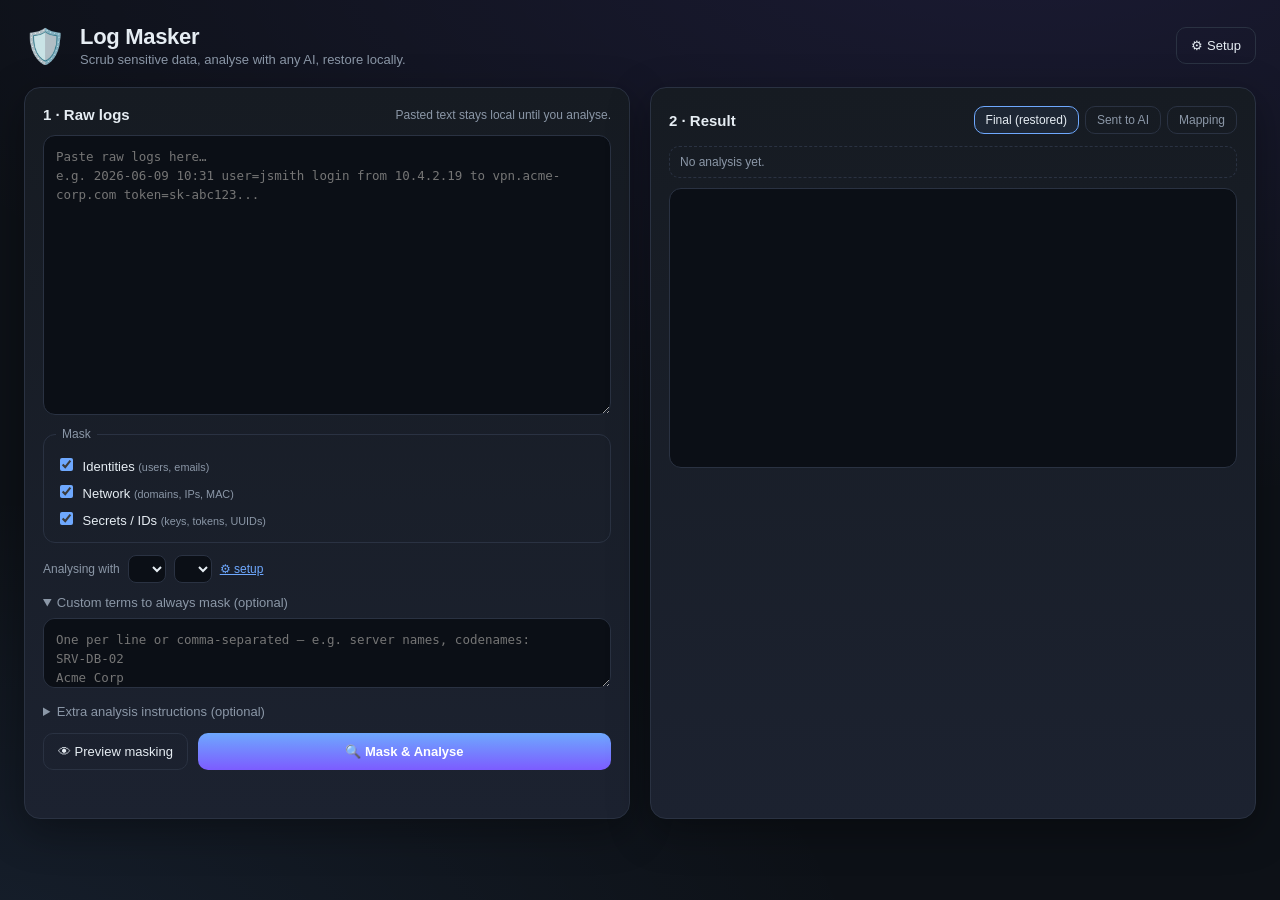
==== static/index.html @ 3485084c "Add default provider + per-provider default model Setup now lets you choose a default provider and a" ====
<!DOCTYPE html>
<html lang="en">
<head>
  <meta charset="UTF-8" />
  <meta name="viewport" content="width=device-width, initial-scale=1.0" />
  <title>Log Masker — Safe AI Log Analysis</title>
  <link rel="stylesheet" href="/static/style.css" />
</head>
<body>
  <div class="app">
    <header class="topbar">
      <div class="brand">
        <span class="logo">🛡️</span>
        <div>
          <h1>Log Masker</h1>
          <p class="sub">Scrub sensitive data, analyse with any AI, restore locally.</p>
        </div>
      </div>
      <button id="settingsBtn" class="ghost-btn">⚙ Setup</button>
    </header>

    <main class="grid">
      <!-- INPUT -->
      <section class="panel">
        <div class="panel-head">
          <h2>1 · Raw logs</h2>
          <span class="hint">Pasted text stays local until you analyse.</span>
        </div>
        <textarea id="logs" class="logs" spellcheck="false"
          placeholder="Paste raw logs here…&#10;e.g. 2026-06-09 10:31 user=jsmith login from 10.4.2.19 to vpn.acme-corp.com token=sk-abc123..."></textarea>

        <div class="controls">
          <fieldset class="cats">
            <legend>Mask</legend>
            <label><input type="checkbox" value="identities" checked /> Identities <small>(users, emails)</small></label>
            <label><input type="checkbox" value="network" checked /> Network <small>(domains, IPs, MAC)</small></label>
            <label><input type="checkbox" value="secrets" checked /> Secrets / IDs <small>(keys, tokens, UUIDs)</small></label>
          </fieldset>

          <div class="provider-row">
            <span class="hint">Analysing with</span>
            <select id="activeProviderSelect" class="inline-select" title="Provider"></select>
            <select id="activeModelSelect" class="inline-select" title="Model"></select>
            <button id="openSetupInline" class="link-btn" type="button">⚙ setup</button>
          </div>
        </div>

        <details class="extra" open>
          <summary>Custom terms to always mask (optional)</summary>
          <textarea id="customTerms" class="small-ta" spellcheck="false"
            placeholder="One per line or comma-separated — e.g. server names, codenames:&#10;SRV-DB-02&#10;Acme Corp&#10;project-falcon"></textarea>
        </details>

        <details class="extra">
          <summary>Extra analysis instructions (optional)</summary>
          <textarea id="instructions" class="small-ta" spellcheck="false"
            placeholder="e.g. Focus on failed SSH logins and lateral movement."></textarea>
        </details>

        <div class="actions">
          <button id="previewBtn" class="ghost-btn">👁 Preview masking</button>
          <button id="analyzeBtn" class="primary-btn">🔍 Mask &amp; Analyse</button>
        </div>
        <p id="status" class="status"></p>
      </section>

      <!-- OUTPUT -->
      <section class="panel">
        <div class="panel-head">
          <h2>2 · Result</h2>
          <div class="tabs" id="tabs">
            <button class="tab active" data-tab="restored">Final (restored)</button>
            <button class="tab" data-tab="sent">Sent to AI</button>
            <button class="tab" data-tab="map">Mapping</button>
          </div>
        </div>

        <div class="tabpane active" id="pane-restored">
          <div class="redaction-badge" id="redBadge">No analysis yet.</div>
          <div id="restored" class="output markdown"></div>
        </div>

        <div class="tabpane" id="pane-sent">
          <p class="hint">This is the exact text that left your machine — sensitive values already replaced by placeholders.</p>
          <pre id="sent" class="output mono"></pre>
        </div>

        <div class="tabpane" id="pane-map">
          <p class="hint">Local only — never sent anywhere. Placeholder → real value.</p>
          <table class="maptable"><thead><tr><th>Placeholder</th><th>Real value</th></tr></thead>
            <tbody id="mapBody"></tbody></table>
        </div>
      </section>
    </main>
  </div>

  <!-- Setup modal -->
  <div id="settingsModal" class="modal hidden">
    <div class="modal-card setup-card">
      <div class="setup-head">
        <h3>Setup</h3>
        <button id="closeSettings" class="ghost-btn">✕</button>
      </div>
      <p class="hint">Pick an AI provider and add its API key. Keys are stored in your
        OS keychain via <code>keyring</code> — never in the browser or in any file.
        Only <strong>masked</strong> logs are ever sent.</p>

      <label class="field-label">Provider</label>
      <div id="providerCards" class="provider-cards"><!-- filled by JS --></div>

      <p id="providerNote" class="provider-note"></p>

      <label class="field" id="modelField">Default model for this provider
        <select id="modelSelect"></select>
      </label>

      <label class="default-toggle" id="defaultToggle">
        <input type="checkbox" id="makeDefaultChk" />
        <span>Use this provider by default</span>
      </label>

      <div id="extraFields"><!-- provider-specific fields (e.g. Azure, M365) --></div>

      <!-- API-key providers -->
      <div id="keySection">
        <label class="field"><span id="keyLabel">API key</span>
          <input id="apiKey" type="password" autocomplete="off" placeholder="…" />
        </label>
        <p id="keyState" class="key-state"></p>
      </div>

      <!-- OAuth providers (Microsoft 365 Copilot) -->
      <div id="oauthSection" class="hidden">
        <div class="oauth-redirect">
          <span class="hint">Register this <strong>Redirect URI</strong> in your Entra app
            (platform: <em>Web</em>):</span>
          <code id="redirectUri">…</code>
        </div>
        <div class="oauth-actions">
          <button id="signInBtn" class="primary-btn" type="button">🔐 Sign in with Microsoft</button>
          <button id="signOutBtn" class="ghost-btn" type="button">Sign out</button>
        </div>
        <p id="signInState" class="key-state"></p>
        <p class="hint">Save your tenant &amp; client IDs first, then sign in.</p>
      </div>

      <p id="setupMsg" class="status"></p>

      <div class="modal-actions">
        <button id="deleteKeyBtn" class="ghost-btn danger">Delete saved key</button>
        <button id="testBtn" class="ghost-btn">⚡ Test connection</button>
        <div class="spacer"></div>
        <button id="saveSetupBtn" class="primary-btn">Save</button>
      </div>
    </div>
  </div>

  <script src="/static/app.js"></script>
</body>
</html>
---- static/style.css ----
:root {
  --bg: #0d1117;
  --panel: #161b22;
  --panel-2: #1c2230;
  --border: #2a3242;
  --text: #e6edf3;
  --muted: #8b97a7;
  --accent: #6ea8fe;
  --accent-2: #7c5cff;
  --green: #3fb950;
  --amber: #d29922;
  --danger: #f85149;
  --mono: ui-monospace, SFMono-Regular, "SF Mono", Menlo, Consolas, monospace;
}

* { box-sizing: border-box; }

body {
  margin: 0;
  font-family: -apple-system, BlinkMacSystemFont, "Segoe UI", Roboto, sans-serif;
  background:
    radial-gradient(1200px 600px at 80% -10%, rgba(124, 92, 255, 0.12), transparent),
    radial-gradient(1000px 500px at -10% 110%, rgba(110, 168, 254, 0.10), transparent),
    var(--bg);
  color: var(--text);
  min-height: 100vh;
}

.app { max-width: 1280px; margin: 0 auto; padding: 24px; }

/* Topbar */
.topbar {
  display: flex; align-items: center; justify-content: space-between;
  margin-bottom: 20px;
}
.brand { display: flex; align-items: center; gap: 14px; }
.logo { font-size: 34px; }
.brand h1 { margin: 0; font-size: 22px; letter-spacing: -0.3px; }
.sub { margin: 2px 0 0; color: var(--muted); font-size: 13px; }

/* Grid */
.grid {
  display: grid; grid-template-columns: 1fr 1fr; gap: 20px;
}
@media (max-width: 900px) { .grid { grid-template-columns: 1fr; } }

.panel {
  background: linear-gradient(180deg, var(--panel), var(--panel-2));
  border: 1px solid var(--border);
  border-radius: 16px;
  padding: 18px;
  display: flex; flex-direction: column;
  box-shadow: 0 12px 40px rgba(0, 0, 0, 0.35);
}
.panel-head {
  display: flex; align-items: center; justify-content: space-between;
  margin-bottom: 12px; flex-wrap: wrap; gap: 8px;
}
.panel-head h2 { margin: 0; font-size: 15px; color: var(--text); }
.hint { color: var(--muted); font-size: 12px; }

/* Textareas */
.logs, .small-ta {
  width: 100%; resize: vertical;
  background: #0b0f16; color: var(--text);
  border: 1px solid var(--border); border-radius: 12px;
  padding: 12px; font-family: var(--mono); font-size: 12.5px; line-height: 1.5;
}
.logs { min-height: 280px; }
.small-ta { min-height: 70px; margin-top: 8px; }
.logs:focus, .small-ta:focus { outline: none; border-color: var(--accent); }

/* Controls */
.controls { display: flex; flex-direction: column; gap: 12px; margin-top: 12px; }
.cats {
  border: 1px solid var(--border); border-radius: 12px; padding: 10px 12px;
  margin: 0;
}
.cats legend { padding: 0 6px; color: var(--muted); font-size: 12px; }
.cats label { display: block; padding: 4px 0; font-size: 13px; cursor: pointer; }
.cats small { color: var(--muted); }
.cats input { accent-color: var(--accent); margin-right: 6px; }

.model-row label { font-size: 13px; color: var(--muted); display: flex; flex-direction: column; gap: 6px; }
select {
  background: #0b0f16; color: var(--text); border: 1px solid var(--border);
  border-radius: 10px; padding: 9px 10px; font-size: 13px;
}

.extra { margin-top: 12px; }
.extra summary { cursor: pointer; color: var(--muted); font-size: 13px; }

/* Buttons */
.actions { display: flex; gap: 10px; margin-top: 14px; }
button { cursor: pointer; font-size: 13px; border-radius: 10px; border: 1px solid transparent; }
.primary-btn {
  background: linear-gradient(180deg, var(--accent), var(--accent-2));
  color: #fff; padding: 10px 16px; font-weight: 600;
  border: none; flex: 1;
}
.primary-btn:hover { filter: brightness(1.08); }
.primary-btn:disabled { opacity: 0.5; cursor: not-allowed; }
.ghost-btn {
  background: transparent; color: var(--text);
  border: 1px solid var(--border); padding: 10px 14px;
}
.ghost-btn:hover { border-color: var(--accent); }
.ghost-btn.danger { color: var(--danger); border-color: rgba(248, 81, 73, 0.4); }

.status { margin: 12px 0 0; font-size: 13px; min-height: 18px; color: var(--muted); }
.status.err { color: var(--danger); }
.status.ok { color: var(--green); }

/* Tabs */
.tabs { display: flex; gap: 6px; }
.tab {
  background: transparent; color: var(--muted); border: 1px solid var(--border);
  padding: 6px 11px; font-size: 12px;
}
.tab.active { color: var(--text); border-color: var(--accent); background: rgba(110,168,254,0.08); }

.tabpane { display: none; flex: 1; }
.tabpane.active { display: block; }

.output {
  background: #0b0f16; border: 1px solid var(--border); border-radius: 12px;
  padding: 14px; min-height: 280px; max-height: 60vh; overflow: auto;
  font-size: 13.5px; line-height: 1.6;
}
.output.mono { font-family: var(--mono); white-space: pre-wrap; font-size: 12.5px; }
.markdown { white-space: pre-wrap; }
.markdown mark {
  background: rgba(63, 185, 80, 0.18); color: #aef0b8;
  border-radius: 4px; padding: 0 3px; font-family: var(--mono); font-size: 0.92em;
}

.redaction-badge {
  font-size: 12px; color: var(--muted); margin-bottom: 10px;
  padding: 8px 10px; border: 1px dashed var(--border); border-radius: 10px;
}
.redaction-badge.active { color: var(--green); border-color: rgba(63,185,80,0.4); }

/* Map table */
.maptable { width: 100%; border-collapse: collapse; font-size: 12.5px; }
.maptable th, .maptable td {
  text-align: left; padding: 7px 10px; border-bottom: 1px solid var(--border);
  vertical-align: top;
}
.maptable th { color: var(--muted); font-weight: 600; }
.maptable td:first-child { font-family: var(--mono); color: var(--accent); white-space: nowrap; }
.maptable td:last-child { font-family: var(--mono); word-break: break-all; }

/* Modal */
.modal {
  position: fixed; inset: 0; background: rgba(0,0,0,0.6);
  display: flex; align-items: center; justify-content: center; z-index: 50;
}
.modal.hidden { display: none; }
.modal-card {
  background: var(--panel); border: 1px solid var(--border); border-radius: 16px;
  padding: 22px; width: min(460px, 92vw);
}
.modal-card h3 { margin: 0 0 8px; }
.field { display: flex; flex-direction: column; gap: 6px; font-size: 13px; margin: 14px 0 8px; }
.field input {
  background: #0b0f16; color: var(--text); border: 1px solid var(--border);
  border-radius: 10px; padding: 10px; font-family: var(--mono);
}
.key-state { font-size: 12px; color: var(--muted); min-height: 16px; }
.modal-actions { display: flex; align-items: center; gap: 10px; margin-top: 14px; flex-wrap: wrap; }
.modal-actions .spacer { flex: 1; }
code { background: #0b0f16; padding: 1px 5px; border-radius: 5px; font-size: 0.9em; }

/* Active-provider chip on the main page */
.provider-row { display: flex; align-items: center; gap: 8px; font-size: 12px; flex-wrap: wrap; }
.inline-select {
  background: #0b0f16; color: var(--text); border: 1px solid var(--border);
  border-radius: 8px; padding: 5px 8px; font-size: 12px; font-family: var(--mono);
  max-width: 220px;
}
.inline-select:focus { outline: none; border-color: var(--accent); }
.inline-select:hover { border-color: var(--accent); }
.provider-chip {
  font-family: var(--mono); font-size: 12px; padding: 3px 9px; border-radius: 999px;
  border: 1px solid var(--border); color: var(--text);
}
.provider-chip.ok { border-color: rgba(63,185,80,0.5); color: #aef0b8; }
.provider-chip.warn { border-color: rgba(210,153,34,0.6); color: #f0d9a0; }
.link-btn {
  background: none; border: none; color: var(--accent); cursor: pointer;
  font-size: 12px; text-decoration: underline; padding: 0;
}

/* Setup modal */
.setup-card { width: min(560px, 94vw); max-height: 90vh; overflow-y: auto; }
.setup-head { display: flex; align-items: center; justify-content: space-between; }
.setup-head h3 { margin: 0; }
.field-label { display: block; font-size: 12px; color: var(--muted); margin: 16px 0 6px; }
.provider-cards { display: grid; grid-template-columns: 1fr 1fr; gap: 8px; }
.provider-card {
  display: flex; flex-direction: column; gap: 4px; align-items: flex-start;
  background: #0b0f16; border: 1px solid var(--border); border-radius: 12px;
  padding: 10px 12px; cursor: pointer; text-align: left; color: var(--text);
}
.provider-card:hover { border-color: var(--accent); }
.provider-card.selected { border-color: var(--accent); background: rgba(110,168,254,0.10); }
.pc-label { font-size: 13px; font-weight: 600; }
.pc-default { font-size: 10px; color: var(--accent); font-weight: 700; }
.default-toggle {
  display: flex; align-items: center; gap: 8px; font-size: 13px;
  margin: 4px 0 6px; cursor: pointer; color: var(--text);
}
.default-toggle input { accent-color: var(--accent); }
.pc-state { font-size: 11px; }
.pc-state.ok { color: var(--green); }
.pc-state.warn { color: var(--amber); }
.provider-note {
  font-size: 12px; color: var(--amber); margin: 10px 0 0;
  border-left: 2px solid rgba(210,153,34,0.5); padding-left: 10px;
}
select#modelSelect { width: 100%; }

/* Generic show/hide (modal keeps its own .modal.hidden rule above) */
#keySection.hidden, #oauthSection.hidden { display: none; }

/* OAuth (Microsoft 365 Copilot) panel */
.oauth-redirect {
  display: flex; flex-direction: column; gap: 6px; margin: 14px 0 10px;
}
.oauth-redirect code {
  display: block; word-break: break-all; padding: 8px 10px;
  background: #0b0f16; border: 1px solid var(--border); border-radius: 8px;
}
.oauth-actions { display: flex; gap: 10px; margin: 6px 0; }
.key-state.ok { color: var(--green); }
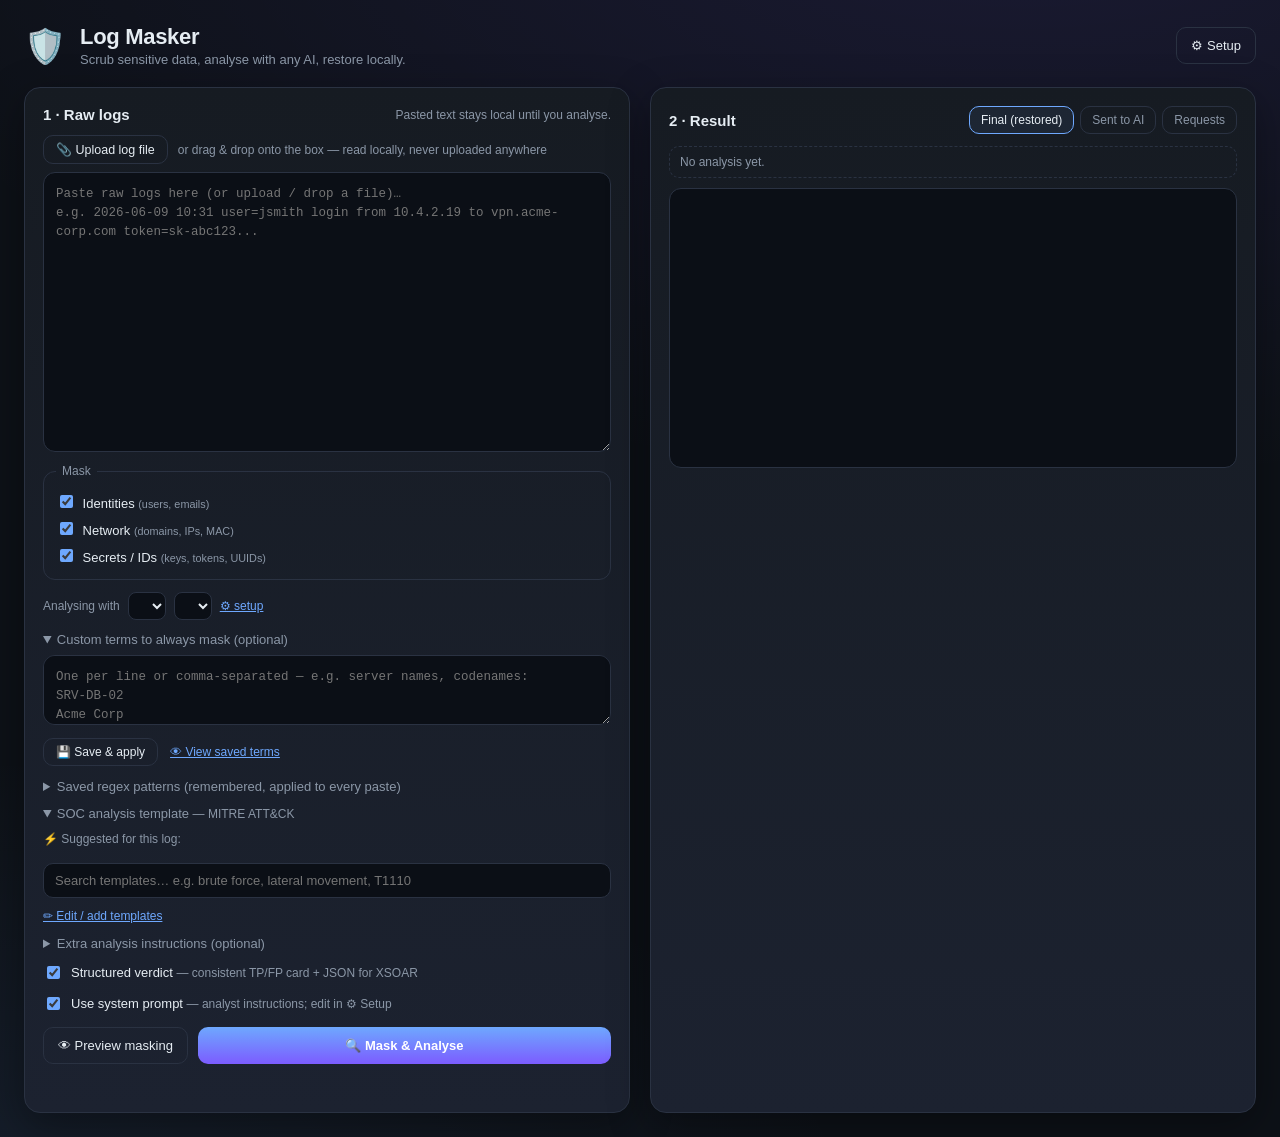
==== commit a64d8b1b: "Log Masker: field-aware masking, SOC tooling, editable system prompt Masking engine - Expand field-a" ====
--- a/static/index.html
+++ b/static/index.html
@@ -16,7 +16,9 @@
           <p class="sub">Scrub sensitive data, analyse with any AI, restore locally.</p>
         </div>
       </div>
-      <button id="settingsBtn" class="ghost-btn">⚙ Setup</button>
+      <div class="topbar-right">
+        <button id="settingsBtn" class="ghost-btn">⚙ Setup</button>
+      </div>
     </header>
 
     <main class="grid">
@@ -26,8 +28,15 @@
           <h2>1 · Raw logs</h2>
           <span class="hint">Pasted text stays local until you analyse.</span>
         </div>
+        <div class="file-row">
+          <button id="uploadBtn" class="ghost-btn" type="button">📎 Upload log file</button>
+          <span id="fileChip" class="file-chip hidden"></span>
+          <span class="hint">or drag &amp; drop onto the box — read locally, never uploaded anywhere</span>
+          <input type="file" id="logFile"
+            accept=".log,.txt,.csv,.json,.jsonl,.xml,.syslog,.out,text/plain" />
+        </div>
         <textarea id="logs" class="logs" spellcheck="false"
-          placeholder="Paste raw logs here…&#10;e.g. 2026-06-09 10:31 user=jsmith login from 10.4.2.19 to vpn.acme-corp.com token=sk-abc123..."></textarea>
+          placeholder="Paste raw logs here (or upload / drop a file)…&#10;e.g. 2026-06-09 10:31 user=jsmith login from 10.4.2.19 to vpn.acme-corp.com token=sk-abc123..."></textarea>
 
         <div class="controls">
           <fieldset class="cats">
@@ -49,6 +58,47 @@
           <summary>Custom terms to always mask (optional)</summary>
           <textarea id="customTerms" class="small-ta" spellcheck="false"
             placeholder="One per line or comma-separated — e.g. server names, codenames:&#10;SRV-DB-02&#10;Acme Corp&#10;project-falcon"></textarea>
+          <div class="terms-bar">
+            <button id="saveTermsBtn" class="ghost-btn" type="button">💾 Save &amp; apply</button>
+            <button id="viewTermsBtn" class="link-btn" type="button"
+              title="See all saved custom terms in Setup">👁 View saved terms</button>
+            <span id="termsMsg" class="status"></span>
+          </div>
+        </details>
+
+        <details class="extra">
+          <summary>Saved regex patterns (remembered, applied to every paste)</summary>
+          <p class="hint">Add a regex once and it is masked automatically in every
+            future log. If the regex has a capture group, only the group is masked
+            (key=value style). Stored locally in <code>custom_patterns.json</code>.</p>
+          <table class="maptable" id="patternTable">
+            <thead><tr><th>Label</th><th>Regex</th><th></th></tr></thead>
+            <tbody id="patternBody"></tbody>
+          </table>
+          <div class="pattern-add">
+            <input id="patLabel" type="text" autocomplete="off" placeholder="Label, e.g. TICKET" />
+            <input id="patRegex" type="text" autocomplete="off" spellcheck="false"
+              placeholder="Regex, e.g. INC\d{7}" />
+            <button id="patAddBtn" class="ghost-btn" type="button">+ Save</button>
+          </div>
+          <p id="patMsg" class="status"></p>
+        </details>
+
+        <details class="extra" id="templateSection" open>
+          <summary>SOC analysis template <span class="hint">— MITRE ATT&amp;CK</span></summary>
+          <div id="tplSuggest" class="tpl-suggest hidden">
+            <span class="hint">⚡ Suggested for this log:</span>
+            <div id="tplSuggestChips" class="tpl-chips"></div>
+          </div>
+          <div class="tpl-combo">
+            <input id="templateSearch" type="text" autocomplete="off" spellcheck="false"
+              placeholder="Search templates… e.g. brute force, lateral movement, T1110" />
+            <div id="templateDropdown" class="tpl-dropdown hidden"></div>
+          </div>
+          <div class="tpl-toolbar">
+            <button id="editTemplatesBtn" class="link-btn" type="button">✏ Edit / add templates</button>
+          </div>
+          <div id="tplSelected" class="tpl-selected hidden"></div>
         </details>
 
         <details class="extra">
@@ -56,6 +106,16 @@
           <textarea id="instructions" class="small-ta" spellcheck="false"
             placeholder="e.g. Focus on failed SSH logins and lateral movement."></textarea>
         </details>
+
+        <label class="structured-toggle" id="structuredToggle" title="Ask the AI to end its analysis with a standardized SOC verdict (verdict, confidence, severity, MITRE, IOCs, actions) rendered as a card and exportable as JSON">
+          <input type="checkbox" id="structuredChk" checked />
+          <span>Structured verdict <small class="hint">— consistent TP/FP card + JSON for XSOAR</small></span>
+        </label>
+
+        <label class="structured-toggle" id="useSystemToggle" title="Send the system prompt (the senior-analyst instructions) with the request. Turn off to send only your logs and any extra instructions. Edit the prompt in ⚙ Setup.">
+          <input type="checkbox" id="useSystemChk" checked />
+          <span>Use system prompt <small class="hint">— analyst instructions; edit in ⚙ Setup</small></span>
+        </label>
 
         <div class="actions">
           <button id="previewBtn" class="ghost-btn">👁 Preview masking</button>
@@ -71,24 +131,59 @@
           <div class="tabs" id="tabs">
             <button class="tab active" data-tab="restored">Final (restored)</button>
             <button class="tab" data-tab="sent">Sent to AI</button>
-            <button class="tab" data-tab="map">Mapping</button>
+            <button class="tab" data-tab="requests">Requests</button>
           </div>
         </div>
 
         <div class="tabpane active" id="pane-restored">
           <div class="redaction-badge" id="redBadge">No analysis yet.</div>
-          <div id="restored" class="output markdown"></div>
+          <div id="chat" class="output chat"></div>
+          <div id="chatControls" class="chat-controls hidden">
+            <textarea id="followUp" class="chat-input" rows="2" spellcheck="false"
+              placeholder="Ask a follow-up question… (masked with the same placeholders before sending; Enter to send, Shift+Enter for a new line)"></textarea>
+            <div class="chat-buttons">
+              <button id="sendFollowUp" class="primary-btn" type="button">Send ➤</button>
+              <button id="endConvBtn" class="ghost-btn danger" type="button"
+                title="Forget this conversation (history + mapping) so you can analyse a new log">⏹ End conversation</button>
+            </div>
+          </div>
         </div>
 
         <div class="tabpane" id="pane-sent">
-          <p class="hint">This is the exact text that left your machine — sensitive values already replaced by placeholders.</p>
+          <div class="sent-head">
+            <p class="hint">This is the exact text that left your machine — sensitive values already replaced by placeholders.</p>
+            <div class="dl-group">
+              <button id="downloadMaskedBtn" class="ghost-btn hidden" type="button"
+                title="Download the masked log in its original format (e.g. .csv stays .csv)">⬇ Download masked</button>
+              <button id="downloadReviewBtn" class="link-btn hidden" type="button"
+                title="Download a coloured HTML copy with masked fields in red, for visual review">🔴 red review</button>
+            </div>
+          </div>
+          <div id="sentWarnings" class="sent-warnings hidden"></div>
           <pre id="sent" class="output mono"></pre>
-        </div>
-
-        <div class="tabpane" id="pane-map">
-          <p class="hint">Local only — never sent anywhere. Placeholder → real value.</p>
-          <table class="maptable"><thead><tr><th>Placeholder</th><th>Real value</th></tr></thead>
-            <tbody id="mapBody"></tbody></table>
+          <div id="sentMapWrap" class="sent-map hidden">
+            <p class="hint">Masked fields in this text — the alias was sent, the real
+              value stayed on this machine:</p>
+            <table class="maptable">
+              <thead><tr><th>Field</th><th>Alias (sent)</th><th>Real value (local)</th></tr></thead>
+              <tbody id="sentMapBody"></tbody>
+            </table>
+          </div>
+        </div>
+
+        <div class="tabpane" id="pane-requests">
+          <div class="req-toolbar">
+            <p class="hint">Every request sent to an AI provider — masked content
+              only. Each entry is also appended to a local audit file
+              (<code id="reqFile">ai_requests.jsonl</code>) so you can verify at
+              any time that no customer data ever left the machine.</p>
+            <div class="req-actions">
+              <button id="refreshReqBtn" class="ghost-btn" type="button">↻ Refresh</button>
+              <button id="clearReqBtn" class="ghost-btn danger" type="button"
+                title="Hides entries from this view only — the on-disk audit file is append-only and never deleted">Clear view</button>
+            </div>
+          </div>
+          <div id="requestList"><!-- filled by JS --></div>
         </div>
       </section>
     </main>
@@ -111,7 +206,13 @@
       <p id="providerNote" class="provider-note"></p>
 
       <label class="field" id="modelField">Default model for this provider
-        <select id="modelSelect"></select>
+        <div class="model-pick">
+          <select id="modelSelect"></select>
+          <button id="refreshModelsBtn" class="ghost-btn" type="button"
+            title="Fetch the live model list from your API key">↻</button>
+        </div>
+        <input id="modelCustom" class="hidden" type="text" autocomplete="off"
+          placeholder="type a model id, e.g. gemini-3.5-flash" />
       </label>
 
       <label class="default-toggle" id="defaultToggle">
@@ -144,6 +245,29 @@
         <p class="hint">Save your tenant &amp; client IDs first, then sign in.</p>
       </div>
 
+      <label class="field-label">Masking patterns</label>
+      <button id="openPatternsBtn" class="ghost-btn" type="button">
+        🧩 Edit masking regexes (per log source &amp; field)</button>
+
+      <label class="field-label">Custom terms to always mask</label>
+      <p class="hint">Literal words/phrases masked in every log. Edit them in the
+        <em>Raw logs</em> panel (<strong>Custom terms</strong> → 💾 Save &amp; apply).</p>
+      <div id="setupTermsList" class="terms-list"></div>
+
+      <label class="field-label">System prompt
+        <span class="hint" id="sysPromptState"></span></label>
+      <p class="hint">The instructions sent to the AI before your logs. Edit and
+        <strong>Save</strong>, or restore the built-in default. Toggle it on/off
+        per analysis with <em>Use system prompt</em> in the Raw logs panel.</p>
+      <textarea id="systemPrompt" class="small-ta sys-prompt" spellcheck="false"
+        placeholder="System prompt sent to the AI…"></textarea>
+      <div class="terms-bar">
+        <button id="saveSysPromptBtn" class="ghost-btn" type="button">💾 Save system prompt</button>
+        <button id="resetSysPromptBtn" class="link-btn" type="button"
+          title="Restore the built-in default system prompt">↺ Reset to default</button>
+        <span id="sysPromptMsg" class="status"></span>
+      </div>
+
       <p id="setupMsg" class="status"></p>
 
       <div class="modal-actions">
@@ -155,6 +279,66 @@
     </div>
   </div>
 
+  <!-- Pre-send leak guard modal -->
+  <div id="leakModal" class="modal hidden">
+    <div class="modal-card leak-card">
+      <div class="setup-head">
+        <h3>🚨 Pre-send leak guard</h3>
+        <button id="closeLeak" class="ghost-btn">✕</button>
+      </div>
+      <p class="hint"><strong>Nothing has been sent.</strong> An independent
+        second check found tokens in the <em>masked</em> text that may still
+        identify the customer. Mask them (➕ adds the value to custom terms and
+        re-masks), or acknowledge and send anyway — acknowledgements are
+        recorded in the audit log.</p>
+      <div id="leakFindings"></div>
+      <div class="modal-actions">
+        <button id="leakCancel" class="ghost-btn">Cancel — don't send</button>
+        <div class="spacer"></div>
+        <button id="leakSend" class="ghost-btn danger">Send anyway (acknowledge)</button>
+      </div>
+    </div>
+  </div>
+
+  <!-- Template editor modal -->
+  <div id="templatesModal" class="modal hidden">
+    <div class="modal-card patterns-card">
+      <div class="setup-head">
+        <h3>✏ Edit / add analysis templates</h3>
+        <button id="closeTemplates" class="ghost-btn">✕</button>
+      </div>
+      <p class="hint">Edit any template's prompt and MITRE mapping, then
+        <strong>Save</strong> — changes apply to every analysis and survive
+        restarts (stored locally in <code>templates_store.json</code>).
+        Built-in templates can be restored with <strong>↺ default</strong>;
+        custom ones can be deleted. For custom templates, the comma-separated
+        <em>keywords</em> drive the auto-suggestion from a pasted log.</p>
+      <div class="tpl-edit-actions">
+        <button id="newTemplateBtn" class="ghost-btn" type="button">＋ New template</button>
+      </div>
+      <p id="tplEditMsg" class="status"></p>
+      <div id="templateEditors"><!-- filled by JS --></div>
+    </div>
+  </div>
+
+  <!-- Built-in masking patterns modal -->
+  <div id="patternsModal" class="modal hidden">
+    <div class="modal-card patterns-card">
+      <div class="setup-head">
+        <h3>🧩 Masking patterns</h3>
+        <button id="closePatterns" class="ghost-btn">✕</button>
+      </div>
+      <p class="hint">All built-in regexes, grouped by log source type. Edit one and
+        press <strong>Save</strong> — it applies to every future paste and survives
+        restarts (stored locally in <code>builtin_overrides.json</code>). If a regex
+        contains a capture group, only the group is masked; otherwise the whole
+        match. Patterns run top to bottom — earlier matches win. <strong>↺ default</strong>
+        restores the original regex.</p>
+      <p id="builtinMsg" class="status"></p>
+      <div id="builtinGroups"><!-- filled by JS --></div>
+    </div>
+  </div>
+
   <script src="/static/app.js"></script>
 </body>
 </html>
--- a/static/style.css
+++ b/static/style.css
@@ -68,6 +68,7 @@
 }
 .logs { min-height: 280px; }
 .small-ta { min-height: 70px; margin-top: 8px; }
+.sys-prompt { min-height: 150px; font-size: 12.5px; line-height: 1.55; }
 .logs:focus, .small-ta:focus { outline: none; border-color: var(--accent); }
 
 /* Controls */
@@ -127,8 +128,21 @@
   padding: 14px; min-height: 280px; max-height: 60vh; overflow: auto;
   font-size: 13.5px; line-height: 1.6;
 }
-.output.mono { font-family: var(--mono); white-space: pre-wrap; font-size: 12.5px; }
+.output.mono {
+  font-family: var(--mono); white-space: pre-wrap; font-size: 12.5px;
+  overflow-wrap: anywhere; word-break: break-word;
+}
 .markdown { white-space: pre-wrap; }
+.file-mask-notice {
+  display: flex; gap: 12px; align-items: flex-start;
+  padding: 16px 18px; border: 1px dashed var(--border); border-radius: 12px;
+  background: rgba(110, 168, 254, 0.05); font-size: 13px; line-height: 1.6;
+}
+.file-mask-notice .fmn-icon { font-size: 22px; line-height: 1; }
+.file-mask-notice code {
+  font-family: var(--mono); color: var(--accent);
+  background: rgba(110, 168, 254, 0.1); padding: 1px 5px; border-radius: 5px;
+}
 .markdown mark {
   background: rgba(63, 185, 80, 0.18); color: #aef0b8;
   border-radius: 4px; padding: 0 3px; font-family: var(--mono); font-size: 0.92em;
@@ -190,6 +204,374 @@
   background: none; border: none; color: var(--accent); cursor: pointer;
   font-size: 12px; text-decoration: underline; padding: 0;
 }
+.link-btn.danger { color: var(--danger); text-decoration: none; }
+
+/* Saved regex patterns */
+.pattern-add { display: flex; gap: 8px; margin-top: 10px; }
+.pattern-add input {
+  background: var(--bg); border: 1px solid var(--border); border-radius: 6px;
+  color: var(--text); font-family: var(--mono); font-size: 12.5px; padding: 6px 8px;
+}
+.pattern-add input#patLabel { width: 130px; }
+.pattern-add input#patRegex { flex: 1; }
+.pattern-add input:focus { outline: none; border-color: var(--accent); }
+#patternTable { margin-top: 8px; }
+
+/* SOC analysis template library (searchable dropdown + suggestions) */
+.tpl-suggest { margin: 8px 0 10px; }
+.tpl-chips { display: flex; flex-wrap: wrap; gap: 6px; margin-top: 6px; }
+.tpl-chip {
+  background: rgba(124, 92, 255, 0.12);
+  border: 1px solid rgba(124, 92, 255, 0.4);
+  color: var(--text); border-radius: 999px;
+  padding: 4px 11px; font-size: 12px; cursor: pointer;
+}
+.tpl-chip:hover { border-color: var(--accent-2); filter: brightness(1.1); }
+.tpl-chip.sel { background: rgba(124, 92, 255, 0.28); border-color: var(--accent-2); }
+.tpl-chip-id { font-family: var(--mono); font-size: 11px; color: var(--accent); }
+
+.tpl-combo { position: relative; margin-top: 8px; }
+#templateSearch {
+  width: 100%; background: #0b0f16; color: var(--text);
+  border: 1px solid var(--border); border-radius: 10px;
+  padding: 9px 11px; font-size: 13px;
+}
+#templateSearch:focus { outline: none; border-color: var(--accent); }
+.tpl-dropdown {
+  position: absolute; z-index: 40; left: 0; right: 0; top: calc(100% + 4px);
+  max-height: 320px; overflow-y: auto;
+  background: var(--panel); border: 1px solid var(--border);
+  border-radius: 10px; box-shadow: 0 12px 40px rgba(0, 0, 0, 0.5);
+}
+.tpl-dropdown.hidden { display: none; }
+.tpl-opt { padding: 8px 11px; cursor: pointer; border-bottom: 1px solid var(--border); }
+.tpl-opt:last-child { border-bottom: none; }
+.tpl-opt:hover { background: rgba(110, 168, 254, 0.10); }
+.tpl-opt.sel { background: rgba(124, 92, 255, 0.14); }
+.tpl-opt-name { font-size: 13px; }
+.tpl-opt-meta { display: flex; gap: 8px; margin-top: 3px; flex-wrap: wrap; }
+.tpl-cat {
+  font-size: 10.5px; color: var(--accent); border: 1px solid var(--border);
+  border-radius: 999px; padding: 0 7px;
+}
+.tpl-mitre { font-family: var(--mono); font-size: 11px; color: var(--muted); }
+.tpl-empty { padding: 10px 11px; }
+.tpl-selected {
+  margin-top: 10px; padding: 10px 12px;
+  background: #0b0f16; border: 1px solid var(--border); border-radius: 10px;
+}
+.tpl-selected.hidden { display: none; }
+.tpl-sel-head { display: flex; align-items: baseline; justify-content: space-between; gap: 8px; }
+.tpl-sel-mitre { font-family: var(--mono); font-size: 11.5px; color: var(--accent); margin: 4px 0 6px; }
+.tpl-sel-prompt { font-size: 12px; line-height: 1.5; }
+.tpl-toolbar { margin-top: 8px; }
+
+/* Template editor modal */
+.tpl-edit-actions { margin: 6px 0 10px; }
+.tpl-card {
+  border: 1px solid var(--border); border-radius: 10px;
+  padding: 8px 12px; margin-bottom: 8px; background: #0b0f16;
+}
+.tpl-card summary {
+  cursor: pointer; display: flex; align-items: baseline; gap: 10px;
+  font-size: 13px; flex-wrap: wrap;
+}
+.tpl-card summary .tpl-mitre { font-family: var(--mono); font-size: 11px; color: var(--muted); }
+.tpl-tag {
+  font-size: 10px; border-radius: 999px; padding: 0 8px; border: 1px solid var(--border);
+}
+.tpl-tag.custom { color: var(--accent-2); border-color: rgba(124, 92, 255, 0.5); }
+.tpl-tag.mod { color: var(--amber); border-color: rgba(210, 153, 34, 0.5); }
+.tpl-card-body { margin-top: 10px; }
+.tpl-grid { display: grid; grid-template-columns: 1fr 1fr; gap: 8px; }
+@media (max-width: 620px) { .tpl-grid { grid-template-columns: 1fr; } }
+.tpl-f { display: flex; flex-direction: column; gap: 4px; font-size: 12px; margin-bottom: 8px; }
+.tpl-f > span { color: var(--muted); }
+.tpl-f input, .tpl-f textarea {
+  background: var(--bg); color: var(--text); border: 1px solid var(--border);
+  border-radius: 8px; padding: 7px 9px; font-size: 12.5px; font-family: inherit;
+}
+.tpl-f input.mono { font-family: var(--mono); }
+.tpl-f textarea { resize: vertical; line-height: 1.5; }
+.tpl-f input:focus, .tpl-f textarea:focus { outline: none; border-color: var(--accent); }
+.tpl-card-actions { display: flex; gap: 8px; margin-top: 4px; }
+.tpl-card-actions .primary-btn { flex: 0 0 auto; padding: 8px 16px; }
+.tpl-card-actions .ghost-btn { padding: 7px 12px; font-size: 12px; }
+
+/* Requests tab (audit log of outbound AI requests) */
+
+/* Requests tab (audit log of outbound AI requests) */
+.req-toolbar {
+  display: flex; flex-direction: column; gap: 8px; margin-bottom: 8px;
+}
+.req-toolbar > .hint { margin: 0; }
+.req-actions {
+  display: flex; align-items: center; gap: 8px; flex-wrap: wrap;
+  justify-content: flex-end;
+}
+.req-actions .ghost-btn { padding: 6px 10px; font-size: 12px; }
+.req-item {
+  border: 1px solid var(--border); border-radius: 10px;
+  padding: 8px 12px; margin-bottom: 8px; background: #0b0f16;
+}
+.req-item.err { border-color: rgba(248, 81, 73, 0.45); }
+.req-item summary {
+  cursor: pointer; display: flex; align-items: baseline; gap: 10px;
+  font-size: 12.5px; flex-wrap: wrap;
+}
+.req-item.ok .req-status { color: var(--green); }
+.req-item.err .req-status { color: var(--danger); }
+.req-seq { color: var(--muted); font-family: var(--mono); }
+.req-kind {
+  font-size: 11px; padding: 0 8px; border-radius: 999px;
+  border: 1px solid var(--border); color: var(--accent);
+}
+.req-model { font-family: var(--mono); font-size: 11.5px; color: var(--muted); }
+.req-body { margin-top: 10px; }
+.req-error {
+  color: var(--danger); font-size: 12.5px; margin-bottom: 8px;
+  border-left: 2px solid rgba(248, 81, 73, 0.6); padding-left: 9px;
+}
+.req-sys { margin-bottom: 8px; }
+.req-sys summary { cursor: pointer; }
+.req-block { margin-bottom: 10px; }
+.req-block-title { font-size: 11.5px; color: var(--muted); margin-bottom: 4px; }
+.req-pre {
+  margin: 0; padding: 10px; background: #10151e;
+  border: 1px solid var(--border); border-radius: 8px;
+  font-family: var(--mono); font-size: 12px; line-height: 1.5;
+  white-space: pre-wrap; word-break: break-word;
+  max-height: 320px; overflow: auto;
+}
+
+.topbar-right { display: flex; align-items: center; gap: 14px; flex-wrap: wrap; }
+
+/* Pre-send leak guard */
+.leak-card { width: min(640px, 94vw); max-height: 88vh; overflow-y: auto; }
+.leak-row {
+  display: flex; align-items: flex-start; gap: 10px;
+  border: 1px solid var(--border); border-radius: 10px;
+  padding: 8px 11px; margin-top: 8px; background: #0b0f16;
+}
+.leak-sev {
+  flex-shrink: 0; font-size: 10px; font-weight: 700; letter-spacing: 0.4px;
+  border-radius: 999px; padding: 2px 8px; margin-top: 2px;
+}
+.leak-sev.high { background: rgba(248, 81, 73, 0.18); color: #ff9b94; }
+.leak-sev.medium { background: rgba(210, 153, 34, 0.18); color: #f0d9a0; }
+.leak-body { flex: 1; font-size: 12.5px; line-height: 1.5; }
+.leak-body code { word-break: break-all; }
+.leak-mask-btn { flex-shrink: 0; padding: 4px 9px; font-size: 11.5px; }
+
+.sent-warnings {
+  border: 1px solid rgba(248, 81, 73, 0.45); border-radius: 10px;
+  padding: 8px 11px 11px; margin-bottom: 10px;
+  background: rgba(248, 81, 73, 0.05);
+}
+.sent-warnings.hidden { display: none; }
+.leak-strip-head { font-size: 12.5px; color: #ff9b94; }
+
+/* Structured verdict toggle (input panel) */
+.structured-toggle {
+  display: flex; align-items: center; gap: 8px; cursor: pointer;
+  font-size: 13px; margin-top: 12px;
+}
+.structured-toggle input { accent-color: var(--accent); }
+
+/* Structured verdict card (in the AI answer bubble) */
+.verdict {
+  border: 1px solid var(--border); border-left-width: 4px;
+  border-radius: 10px; padding: 10px 12px; margin-bottom: 12px;
+  background: #0b0f16;
+}
+.verdict.v-true-positive { border-left-color: var(--danger); }
+.verdict.v-false-positive { border-left-color: var(--green); }
+.verdict.v-benign-true-positive { border-left-color: var(--amber); }
+.verdict.v-inconclusive { border-left-color: var(--muted); }
+.v-head { display: flex; align-items: center; gap: 8px; flex-wrap: wrap; }
+.v-spacer { flex: 1; }
+.v-badge {
+  font-weight: 700; font-size: 12px; letter-spacing: 0.3px;
+  padding: 3px 10px; border-radius: 999px;
+}
+.v-true-positive .v-badge { background: rgba(248, 81, 73, 0.18); color: #ff9b94; }
+.v-false-positive .v-badge { background: rgba(63, 185, 80, 0.18); color: #aef0b8; }
+.v-benign-true-positive .v-badge { background: rgba(210, 153, 34, 0.18); color: #f0d9a0; }
+.v-inconclusive .v-badge { background: rgba(139, 151, 167, 0.18); color: var(--muted); }
+.v-sev {
+  font-size: 11px; font-weight: 700; text-transform: uppercase;
+  padding: 2px 8px; border-radius: 999px; border: 1px solid var(--border);
+}
+.v-sev.sev-critical { color: #ff9b94; border-color: rgba(248, 81, 73, 0.6); }
+.v-sev.sev-high { color: #ffb38a; border-color: rgba(219, 109, 40, 0.6); }
+.v-sev.sev-medium { color: #f0d9a0; border-color: rgba(210, 153, 34, 0.6); }
+.v-sev.sev-low { color: #aef0b8; border-color: rgba(63, 185, 80, 0.5); }
+.v-sev.sev-informational { color: var(--muted); }
+.v-conf { font-size: 12px; color: var(--muted); }
+.v-json-btn {
+  background: transparent; border: 1px solid var(--border); color: var(--text);
+  border-radius: 8px; padding: 4px 9px; font-size: 11.5px; cursor: pointer;
+}
+.v-json-btn:hover { border-color: var(--accent); }
+.v-summary { font-size: 13px; margin: 8px 0 4px; line-height: 1.5; }
+.v-section { margin-top: 8px; }
+.v-section h5 {
+  margin: 0 0 4px; font-size: 11px; text-transform: uppercase;
+  letter-spacing: 0.4px; color: var(--muted); font-weight: 600;
+}
+.v-section ul { margin: 0; padding-left: 18px; font-size: 12.5px; line-height: 1.55; }
+.v-chips { display: flex; flex-wrap: wrap; gap: 6px; }
+.v-chip {
+  font-size: 11.5px; padding: 2px 9px; border-radius: 999px;
+  border: 1px solid var(--border); background: rgba(124, 92, 255, 0.10);
+}
+.v-tid { font-family: var(--mono); color: var(--accent); }
+.v-iocs { list-style: none; padding-left: 0 !important; }
+.v-iocs li { margin-bottom: 3px; }
+.v-ioc-type {
+  font-size: 10px; text-transform: uppercase; color: var(--muted);
+  border: 1px solid var(--border); border-radius: 4px; padding: 0 5px; margin-right: 5px;
+}
+.v-iocs code { font-family: var(--mono); }
+
+/* Chat (conversation view in the Result panel) */
+.chat { display: flex; flex-direction: column; gap: 10px; }
+.msg {
+  max-width: 92%; padding: 9px 12px; border-radius: 12px;
+  font-size: 13.5px; line-height: 1.55;
+}
+.msg.user {
+  align-self: flex-end;
+  background: rgba(110, 168, 254, 0.10);
+  border: 1px solid rgba(110, 168, 254, 0.35);
+  border-bottom-right-radius: 4px;
+}
+.msg.ai {
+  align-self: flex-start;
+  background: var(--panel-2);
+  border: 1px solid var(--border);
+  border-bottom-left-radius: 4px;
+}
+.msg.sys {
+  align-self: center; max-width: 100%;
+  color: var(--muted); font-size: 12px;
+  background: transparent; border: 1px dashed var(--border);
+}
+.msg .role { font-size: 11px; color: var(--muted); margin-bottom: 4px; }
+.chat-controls { margin-top: 10px; display: flex; gap: 8px; align-items: stretch; }
+.chat-controls.hidden { display: none; }
+.chat-input {
+  flex: 1; resize: vertical; min-height: 44px;
+  background: #0b0f16; color: var(--text);
+  border: 1px solid var(--border); border-radius: 10px;
+  padding: 9px 11px; font-size: 13px; font-family: inherit;
+}
+.chat-input:focus { outline: none; border-color: var(--accent); }
+.chat-buttons { display: flex; flex-direction: column; gap: 6px; }
+.chat-buttons .primary-btn { flex: 1; padding: 8px 14px; }
+.chat-buttons .ghost-btn { padding: 6px 10px; font-size: 12px; }
+.sent-role { color: var(--muted); }
+
+/* Floating "Add to follow-up" button shown over a chat text selection */
+.sel-pop {
+  position: absolute; z-index: 60;
+  transform: translateX(-50%);
+  background: linear-gradient(180deg, var(--accent), var(--accent-2));
+  color: #fff; border: none; border-radius: 999px;
+  padding: 6px 13px; font-size: 12px; font-weight: 600;
+  box-shadow: 0 6px 20px rgba(0, 0, 0, 0.5);
+  cursor: pointer; white-space: nowrap;
+}
+.sel-pop:hover { filter: brightness(1.1); }
+.sel-pop.hidden { display: none; }
+
+/* Masked placeholders highlighted in red in the "Sent to AI" output */
+.output .ph {
+  color: var(--danger); font-weight: 600;
+  background: rgba(248, 81, 73, 0.12);
+  border-radius: 4px; padding: 0 2px;
+}
+
+/* File upload row in the Raw logs panel */
+.file-row {
+  display: flex; align-items: center; gap: 10px; flex-wrap: wrap;
+  margin-bottom: 8px;
+}
+.file-row .ghost-btn { padding: 6px 12px; font-size: 12.5px; }
+.file-row input[type="file"] { display: none; }
+.file-chip {
+  display: inline-flex; align-items: center; gap: 6px;
+  font-size: 12px; font-family: var(--mono);
+  background: rgba(110, 168, 254, 0.10);
+  border: 1px solid rgba(110, 168, 254, 0.35);
+  border-radius: 999px; padding: 3px 10px;
+}
+.file-chip.hidden { display: none; }
+.logs.dragover { border-color: var(--accent); background: rgba(110, 168, 254, 0.06); }
+
+/* "Sent to AI" header with the download button */
+.sent-head {
+  display: flex; align-items: flex-start; justify-content: space-between;
+  gap: 10px;
+}
+.sent-head .ghost-btn { padding: 6px 11px; font-size: 12px; white-space: nowrap; }
+.terms-bar { display: flex; align-items: center; gap: 12px; margin-top: 8px; flex-wrap: wrap; }
+.terms-list {
+  display: flex; flex-wrap: wrap; gap: 6px;
+  margin: 4px 0 6px; max-height: 160px; overflow: auto;
+}
+.term-chip {
+  font-family: var(--mono); font-size: 12px;
+  padding: 3px 9px; border-radius: 999px;
+  border: 1px solid var(--border); background: rgba(110, 168, 254, 0.08);
+  color: var(--text); white-space: nowrap;
+}
+.terms-bar .ghost-btn { padding: 6px 12px; font-size: 12px; }
+.dl-group { display: flex; align-items: center; gap: 10px; flex-shrink: 0; }
+.dl-group .link-btn { font-size: 12px; white-space: nowrap; }
+#downloadMaskedBtn.hidden, #downloadReviewBtn.hidden { display: none; }
+
+/* Masked-fields summary under the "Sent to AI" pane */
+.sent-map { margin-top: 12px; }
+.sent-map.hidden { display: none; }
+.sent-map .maptable td.sent-map-field {
+  font-family: inherit; color: var(--muted); white-space: nowrap;
+}
+.sent-map .maptable td:nth-child(2) {
+  font-family: var(--mono); color: var(--danger); white-space: nowrap;
+}
+.sent-map .maptable td:last-child { font-family: var(--mono); word-break: break-all; }
+
+/* Built-in masking patterns modal */
+.patterns-card { width: min(940px, 96vw); max-height: 90vh; overflow-y: auto; }
+.pat-group {
+  border: 1px solid var(--border); border-radius: 10px;
+  padding: 8px 12px; margin-top: 10px;
+}
+.pat-group summary {
+  cursor: pointer; font-size: 13px; font-weight: 600;
+  display: flex; align-items: center; gap: 8px;
+}
+.pat-group summary .hint { font-weight: 400; }
+.pat-row { margin: 10px 0 14px; }
+.pat-row-head {
+  display: flex; gap: 8px; align-items: baseline; flex-wrap: wrap;
+  font-size: 12px; margin-bottom: 4px;
+}
+.pat-field { font-family: var(--mono); color: var(--accent); white-space: nowrap; }
+.pat-modified {
+  font-size: 10px; color: var(--amber);
+  border: 1px solid rgba(210, 153, 34, 0.5); border-radius: 999px;
+  padding: 0 7px; white-space: nowrap;
+}
+.pat-edit { display: flex; gap: 8px; }
+.pat-edit input {
+  flex: 1; background: var(--bg); border: 1px solid var(--border);
+  border-radius: 6px; color: var(--text);
+  font-family: var(--mono); font-size: 12px; padding: 6px 8px;
+}
+.pat-edit input:focus { outline: none; border-color: var(--accent); }
+.pat-edit .ghost-btn { padding: 6px 10px; font-size: 12px; white-space: nowrap; }
 
 /* Setup modal */
 .setup-card { width: min(560px, 94vw); max-height: 90vh; overflow-y: auto; }
@@ -219,6 +601,11 @@
   border-left: 2px solid rgba(210,153,34,0.5); padding-left: 10px;
 }
 select#modelSelect { width: 100%; }
+.model-pick { display: flex; gap: 8px; align-items: stretch; }
+.model-pick select { flex: 1; }
+.model-pick .ghost-btn { padding: 6px 12px; font-size: 15px; line-height: 1; }
+#modelCustom { margin-top: 8px; }
+#modelCustom.hidden { display: none; }
 
 /* Generic show/hide (modal keeps its own .modal.hidden rule above) */
 #keySection.hidden, #oauthSection.hidden { display: none; }
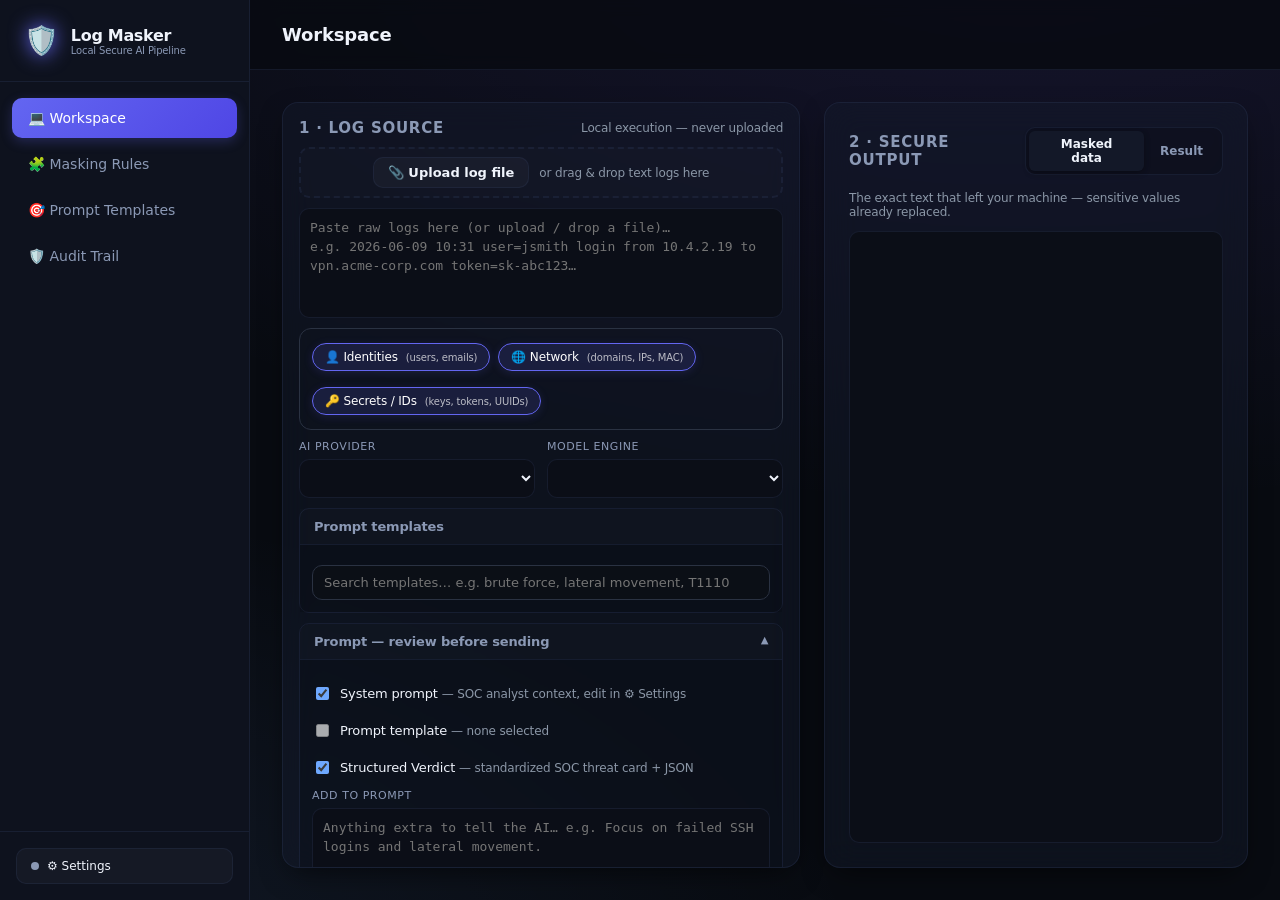
==== commit e03ac751: "Add prompt preview, settings tabs, and compact workspace UI - Add full prompt preview before sending" ====
--- a/static/index.html
+++ b/static/index.html
@@ -3,339 +3,415 @@
 <head>
   <meta charset="UTF-8" />
   <meta name="viewport" content="width=device-width, initial-scale=1.0" />
-  <title>Log Masker — Safe AI Log Analysis</title>
+  <title>Log Masker — Secure AI Operations</title>
   <link rel="stylesheet" href="/static/style.css" />
 </head>
 <body>
-  <div class="app">
-    <header class="topbar">
-      <div class="brand">
-        <span class="logo">🛡️</span>
-        <div>
-          <h1>Log Masker</h1>
-          <p class="sub">Scrub sensitive data, analyse with any AI, restore locally.</p>
-        </div>
-      </div>
-      <div class="topbar-right">
-        <button id="settingsBtn" class="ghost-btn">⚙ Setup</button>
-      </div>
+  <!-- LEFT SIDEBAR -->
+  <div class="sidebar">
+    <div class="sidebar-header">
+      <span class="sidebar-logo">🛡️</span>
+      <div class="sidebar-brand">
+        <h1>Log Masker</h1>
+        <p>Local Secure AI Pipeline</p>
+      </div>
+    </div>
+    <div class="sidebar-nav">
+      <button class="nav-item active" data-view="workspace">💻 Workspace</button>
+      <button class="nav-item" data-view="rules">🧩 Masking Rules</button>
+      <button class="nav-item" data-view="templates">🎯 Prompt Templates</button>
+      <button class="nav-item" data-view="audit">🛡️ Audit Trail</button>
+    </div>
+    <div class="sidebar-footer">
+      <button id="drawerToggleBtn" class="connection-badge" type="button" title="Open settings">
+        <span class="status-dot" id="activeConnStatus"></span>
+        <span id="activeConnLabel">⚙ Settings</span>
+      </button>
+    </div>
+  </div>
+
+  <main class="main-content">
+    <header class="top-header">
+      <div class="top-title" id="currentViewTitle">Workspace</div>
+      <div class="top-actions"></div>
     </header>
 
-    <main class="grid">
-      <!-- INPUT -->
-      <section class="panel">
-        <div class="panel-head">
-          <h2>1 · Raw logs</h2>
-          <span class="hint">Pasted text stays local until you analyse.</span>
-        </div>
-        <div class="file-row">
-          <button id="uploadBtn" class="ghost-btn" type="button">📎 Upload log file</button>
-          <span id="fileChip" class="file-chip hidden"></span>
-          <span class="hint">or drag &amp; drop onto the box — read locally, never uploaded anywhere</span>
-          <input type="file" id="logFile"
-            accept=".log,.txt,.csv,.json,.jsonl,.xml,.syslog,.out,text/plain" />
-        </div>
-        <textarea id="logs" class="logs" spellcheck="false"
-          placeholder="Paste raw logs here (or upload / drop a file)…&#10;e.g. 2026-06-09 10:31 user=jsmith login from 10.4.2.19 to vpn.acme-corp.com token=sk-abc123..."></textarea>
-
-        <div class="controls">
-          <fieldset class="cats">
-            <legend>Mask</legend>
-            <label><input type="checkbox" value="identities" checked /> Identities <small>(users, emails)</small></label>
-            <label><input type="checkbox" value="network" checked /> Network <small>(domains, IPs, MAC)</small></label>
-            <label><input type="checkbox" value="secrets" checked /> Secrets / IDs <small>(keys, tokens, UUIDs)</small></label>
-          </fieldset>
-
-          <div class="provider-row">
-            <span class="hint">Analysing with</span>
-            <select id="activeProviderSelect" class="inline-select" title="Provider"></select>
-            <select id="activeModelSelect" class="inline-select" title="Model"></select>
-            <button id="openSetupInline" class="link-btn" type="button">⚙ setup</button>
-          </div>
-        </div>
-
-        <details class="extra" open>
-          <summary>Custom terms to always mask (optional)</summary>
-          <textarea id="customTerms" class="small-ta" spellcheck="false"
-            placeholder="One per line or comma-separated — e.g. server names, codenames:&#10;SRV-DB-02&#10;Acme Corp&#10;project-falcon"></textarea>
-          <div class="terms-bar">
-            <button id="saveTermsBtn" class="ghost-btn" type="button">💾 Save &amp; apply</button>
-            <button id="viewTermsBtn" class="link-btn" type="button"
-              title="See all saved custom terms in Setup">👁 View saved terms</button>
-            <span id="termsMsg" class="status"></span>
-          </div>
-        </details>
-
-        <details class="extra">
-          <summary>Saved regex patterns (remembered, applied to every paste)</summary>
-          <p class="hint">Add a regex once and it is masked automatically in every
-            future log. If the regex has a capture group, only the group is masked
-            (key=value style). Stored locally in <code>custom_patterns.json</code>.</p>
-          <table class="maptable" id="patternTable">
-            <thead><tr><th>Label</th><th>Regex</th><th></th></tr></thead>
-            <tbody id="patternBody"></tbody>
-          </table>
-          <div class="pattern-add">
-            <input id="patLabel" type="text" autocomplete="off" placeholder="Label, e.g. TICKET" />
-            <input id="patRegex" type="text" autocomplete="off" spellcheck="false"
-              placeholder="Regex, e.g. INC\d{7}" />
-            <button id="patAddBtn" class="ghost-btn" type="button">+ Save</button>
+    <!-- VIEWPORT: WORKSPACE -->
+    <div class="viewport active" id="workspace-viewport">
+      <div class="workspace-grid">
+        <!-- INPUT COLUMN -->
+        <div class="work-panel" id="inputPanel">
+          <div class="panel-header">
+            <h2>1 · Log Source</h2>
+            <span class="hint">Local execution — never uploaded</span>
+          </div>
+
+          <div class="dropzone" id="dropzoneBox">
+            <button id="uploadBtn" class="btn btn-secondary" type="button">📎 Upload log file</button>
+            <span id="fileChip" class="file-chip hidden"></span>
+            <p class="hint" style="margin-top: 8px;">or drag &amp; drop text logs here</p>
+            <input type="file" id="logFile" style="display: none;"
+              accept=".log,.txt,.csv,.json,.jsonl,.xml,.syslog,.out,text/plain" />
+          </div>
+
+          <div class="editor-wrapper">
+            <textarea id="logs" class="logs-editor" spellcheck="false"
+              placeholder="Paste raw logs here (or upload / drop a file)…&#10;e.g. 2026-06-09 10:31 user=jsmith login from 10.4.2.19 to vpn.acme-corp.com token=sk-abc123…"></textarea>
+          </div>
+
+          <div class="categories-selector cats">
+            <label class="pill-checkbox">
+              <input type="checkbox" value="identities" checked />
+              <span>👤 Identities <small>(users, emails)</small></span>
+            </label>
+            <label class="pill-checkbox">
+              <input type="checkbox" value="network" checked />
+              <span>🌐 Network <small>(domains, IPs, MAC)</small></span>
+            </label>
+            <label class="pill-checkbox">
+              <input type="checkbox" value="secrets" checked />
+              <span>🔑 Secrets / IDs <small>(keys, tokens, UUIDs)</small></span>
+            </label>
+          </div>
+
+          <div class="config-group">
+            <div class="control-select">
+              <label>AI Provider</label>
+              <select id="activeProviderSelect" class="dropdown"></select>
+            </div>
+            <div class="control-select">
+              <label>Model Engine</label>
+              <select id="activeModelSelect" class="dropdown"></select>
+            </div>
+          </div>
+
+          <div class="settings-section" id="templateSection">
+            <div class="settings-trigger">Prompt templates</div>
+            <div class="settings-body">
+              <div id="tplSuggest" class="tpl-suggest hidden" style="margin-bottom: 12px;">
+                <span class="hint">⚡ Suggested:</span>
+                <div id="tplSuggestChips" class="tpl-chips"></div>
+              </div>
+              <div class="tpl-combo">
+                <input id="templateSearch" class="dropdown" type="text" autocomplete="off"
+                  placeholder="Search templates… e.g. brute force, lateral movement, T1110" />
+                <div id="templateDropdown" class="tpl-dropdown hidden"></div>
+              </div>
+              <div id="tplSelected" class="tpl-selected hidden" style="margin-top: 10px;"></div>
+            </div>
+          </div>
+
+          <details class="settings-section" id="promptSection" open>
+            <summary class="settings-trigger">Prompt — review before sending</summary>
+            <div class="settings-body" style="display: flex; flex-direction: column; gap: 12px;">
+              <div class="prompt-toggles" style="display: flex; flex-direction: column; gap: 8px;">
+                <label class="structured-toggle" style="display: flex; align-items: center; gap: 8px; font-size: 13px; cursor: pointer;">
+                  <input type="checkbox" id="useSystemChk" checked />
+                  <span>System prompt <small class="hint">— SOC analyst context, edit in ⚙ Settings</small></span>
+                </label>
+                <label class="structured-toggle" style="display: flex; align-items: center; gap: 8px; font-size: 13px; cursor: pointer;">
+                  <input type="checkbox" id="useTemplateChk" disabled />
+                  <span>Prompt template <small class="hint" id="tplToggleLabel">— none selected</small></span>
+                </label>
+                <label class="structured-toggle" style="display: flex; align-items: center; gap: 8px; font-size: 13px; cursor: pointer;">
+                  <input type="checkbox" id="structuredChk" checked />
+                  <span>Structured Verdict <small class="hint">— standardized SOC threat card + JSON</small></span>
+                </label>
+              </div>
+              <div class="control-select">
+                <label>Add to prompt</label>
+                <textarea id="instructions" class="logs-editor" style="height: 70px;"
+                  placeholder="Anything extra to tell the AI… e.g. Focus on failed SSH logins and lateral movement."></textarea>
+              </div>
+              <div class="control-select">
+                <label>Full prompt preview <small class="hint">— exactly what will be sent (masked)</small></label>
+                <pre id="promptPreview" class="logs-editor prompt-preview">Paste a log to see the full prompt…</pre>
+              </div>
+            </div>
+          </details>
+
+          <div class="actions" style="display: flex; gap: 12px; margin-top: 16px;">
+            <button id="analyzeBtn" class="btn btn-primary" style="flex: 1;">🔍 Mask &amp; Analyse</button>
+          </div>
+          <div id="analyzeProgress" class="analyze-progress hidden" role="progressbar" aria-label="Waiting for AI response">
+            <div class="analyze-progress-bar"></div>
+          </div>
+          <p id="status" class="status"></p>
+        </div>
+
+        <!-- OUTPUT COLUMN -->
+        <div class="work-panel">
+          <div class="panel-header">
+            <h2>2 · Secure Output</h2>
+            <div class="segmented-control" id="tabs">
+              <button class="segmented-tab active" data-tab="sent">Masked data</button>
+              <button class="segmented-tab" data-tab="restored">Result</button>
+            </div>
+          </div>
+
+          <!-- PANE: RESTORED CHAT -->
+          <div class="tabpane" id="pane-restored">
+            <div class="redaction-badge" id="redBadge" style="margin-bottom: 12px;">No analysis yet.</div>
+            <div id="chat" class="chat-container"></div>
+
+            <div id="chatControls" class="chat-controls hidden"
+              style="margin-top: auto; padding-top: 16px; border-top: 1px solid var(--border-color);">
+              <textarea id="followUp" class="logs-editor" style="height: 56px;" spellcheck="false"
+                placeholder="Ask a follow-up question… (masked with the same placeholders; Enter to send, Shift+Enter for newline)"></textarea>
+              <div class="chat-buttons" style="display: flex; justify-content: space-between; align-items: center; margin-top: 8px;">
+                <button id="endConvBtn" class="btn btn-danger-ghost"
+                  title="Forget this conversation (history + mapping) so you can analyse a new log">⏹ End conversation</button>
+                <button id="sendFollowUp" class="btn btn-primary" type="button">Send ➤</button>
+              </div>
+            </div>
+          </div>
+
+          <!-- PANE: SENT TO AI -->
+          <div class="tabpane active" id="pane-sent">
+            <div class="sent-head" style="margin-bottom: 12px; display: flex; justify-content: space-between; align-items: center; gap: 10px;">
+              <span class="hint">The exact text that left your machine — sensitive values already replaced.</span>
+              <div class="dl-group" style="display: flex; gap: 8px;">
+                <button id="copyMaskedBtn" class="btn btn-secondary hidden" style="padding: 6px 12px; font-size: 12px;"
+                  title="Copy the masked text to your clipboard">📋 Copy</button>
+                <button id="downloadReviewBtn" class="btn btn-secondary hidden" style="padding: 6px 12px; font-size: 12px;"
+                  title="Download a coloured HTML copy with masked fields in red">🔴 red review</button>
+                <button id="downloadMaskedBtn" class="btn btn-primary hidden" style="padding: 6px 12px; font-size: 12px;"
+                  title="Download the masked log in its original format">⬇ Download masked</button>
+              </div>
+            </div>
+            <div id="sentWarnings" class="sent-warnings hidden"></div>
+            <div class="editor-wrapper">
+              <pre id="sent" class="logs-editor"></pre>
+            </div>
+
+            <div id="sentMapWrap" class="sent-map hidden" style="margin-top: 16px; overflow-y: auto; max-height: 220px;">
+              <p class="hint" style="margin-bottom: 8px;">Masked fields — the alias was sent, the real value stayed local:</p>
+              <table class="maptable">
+                <thead>
+                  <tr><th>Field</th><th>Alias (sent)</th><th>Real value (local)</th></tr>
+                </thead>
+                <tbody id="sentMapBody"></tbody>
+              </table>
+            </div>
+          </div>
+        </div>
+      </div>
+    </div>
+
+    <!-- VIEWPORT: MASKING RULES -->
+    <div class="viewport" id="rules-viewport">
+      <div style="display: grid; grid-template-columns: 1fr 1fr; gap: 24px; height: 100%; min-height: 0;">
+        <!-- Left: custom terms + custom regex -->
+        <div class="work-panel">
+          <div class="panel-header">
+            <h2>Always-Mask Custom Terms</h2>
+          </div>
+          <p class="hint" style="margin-bottom: 12px;">Words and codenames always replaced with placeholders.</p>
+
+          <div class="chip-container" id="customTermsChipWrapper">
+            <input type="text" id="customTermsInput" class="chip-input" placeholder="Type a term and press Enter…" />
+          </div>
+          <!-- Hidden native textarea preserved for existing backend hooks -->
+          <textarea id="customTerms" style="display: none;"></textarea>
+
+          <div class="terms-bar" style="margin-top: 12px; display: flex; gap: 12px; align-items: center;">
+            <button id="saveTermsBtn" class="btn btn-primary" style="padding: 8px 16px;">💾 Save &amp; apply</button>
+            <span id="termsMsg" class="status" style="margin: 0;"></span>
+          </div>
+
+          <div class="panel-header" style="margin-top: 28px;">
+            <h2>Custom Regex Rules</h2>
+          </div>
+          <p class="hint" style="margin-bottom: 12px;">Added regexes are masked automatically in every log. A capture group masks only the group.</p>
+          <div class="pattern-add" style="display: flex; gap: 8px; margin-bottom: 12px;">
+            <input id="patLabel" class="dropdown" style="flex: 1;" type="text" autocomplete="off" placeholder="Label, e.g. TICKET" />
+            <input id="patRegex" class="dropdown" style="flex: 2;" type="text" autocomplete="off" spellcheck="false" placeholder="Regex, e.g. INC\d{7}" />
+            <button id="patAddBtn" class="btn btn-primary" style="padding: 8px 16px;">+ Save</button>
           </div>
           <p id="patMsg" class="status"></p>
-        </details>
-
-        <details class="extra" id="templateSection" open>
-          <summary>SOC analysis template <span class="hint">— MITRE ATT&amp;CK</span></summary>
-          <div id="tplSuggest" class="tpl-suggest hidden">
-            <span class="hint">⚡ Suggested for this log:</span>
-            <div id="tplSuggestChips" class="tpl-chips"></div>
-          </div>
-          <div class="tpl-combo">
-            <input id="templateSearch" type="text" autocomplete="off" spellcheck="false"
-              placeholder="Search templates… e.g. brute force, lateral movement, T1110" />
-            <div id="templateDropdown" class="tpl-dropdown hidden"></div>
-          </div>
-          <div class="tpl-toolbar">
-            <button id="editTemplatesBtn" class="link-btn" type="button">✏ Edit / add templates</button>
-          </div>
-          <div id="tplSelected" class="tpl-selected hidden"></div>
-        </details>
-
-        <details class="extra">
-          <summary>Extra analysis instructions (optional)</summary>
-          <textarea id="instructions" class="small-ta" spellcheck="false"
-            placeholder="e.g. Focus on failed SSH logins and lateral movement."></textarea>
-        </details>
-
-        <label class="structured-toggle" id="structuredToggle" title="Ask the AI to end its analysis with a standardized SOC verdict (verdict, confidence, severity, MITRE, IOCs, actions) rendered as a card and exportable as JSON">
-          <input type="checkbox" id="structuredChk" checked />
-          <span>Structured verdict <small class="hint">— consistent TP/FP card + JSON for XSOAR</small></span>
+
+          <div style="overflow-y: auto; flex: 1; min-height: 0;">
+            <table class="maptable" id="patternTable">
+              <thead>
+                <tr><th>Label</th><th>Regex</th><th></th></tr>
+              </thead>
+              <tbody id="patternBody"></tbody>
+            </table>
+          </div>
+        </div>
+
+        <!-- Right: built-in patterns -->
+        <div class="work-panel">
+          <div class="panel-header">
+            <h2>Built-in Regex Library</h2>
+          </div>
+          <p class="hint" style="margin-bottom: 12px;">Regexes grouped by log source. Override a pattern or reset it to default. Stored locally in <code>builtin_overrides.json</code>.</p>
+          <p id="builtinMsg" class="status"></p>
+          <div id="builtinGroups" style="overflow-y: auto; flex: 1; min-height: 0; display: flex; flex-direction: column; gap: 12px;"></div>
+        </div>
+      </div>
+    </div>
+
+    <!-- VIEWPORT: SOC TEMPLATES -->
+    <div class="viewport" id="templates-viewport">
+      <div class="work-panel" style="height: 100%;">
+        <div class="panel-header">
+          <h2>Prompt Templates Directory</h2>
+          <button id="newTemplateBtn" class="btn btn-primary" style="padding: 8px 16px;">＋ Create Template</button>
+        </div>
+        <p class="hint" style="margin-bottom: 16px;">Prompt templates mapped to MITRE ATT&amp;CK. Edits persist locally in <code>templates_store.json</code>; built-ins can be reset.</p>
+        <p id="tplEditMsg" class="status"></p>
+
+        <div id="templateEditors"
+          style="display: grid; grid-template-columns: repeat(auto-fill, minmax(340px, 1fr)); gap: 16px; overflow-y: auto; flex: 1; min-height: 0; align-content: start;"></div>
+      </div>
+    </div>
+
+    <!-- VIEWPORT: AUDIT TRAIL -->
+    <div class="viewport" id="audit-viewport">
+      <div class="work-panel" style="height: 100%;">
+        <div class="panel-header">
+          <h2>Outbound AI Audit Log</h2>
+          <div style="display: flex; gap: 8px;">
+            <button id="clearReqBtn" class="btn btn-danger-ghost" style="padding: 6px 12px; font-size: 12px;"
+              title="Hides entries from this view only — the on-disk audit file is append-only and never deleted">Clear view</button>
+            <button id="refreshReqBtn" class="btn btn-secondary" style="padding: 6px 12px; font-size: 12px;">↻ Refresh</button>
+          </div>
+        </div>
+        <p class="hint" style="margin-bottom: 12px;">Every request sent to an AI provider — masked content only. Each entry is appended to a local audit file (<code id="reqFile">ai_requests.jsonl</code>) so you can verify no customer data ever left the machine.</p>
+
+        <div class="audit-filter">
+          <label class="audit-filter-field">
+            <span>From</span>
+            <input type="datetime-local" id="auditFrom" class="dropdown" />
+          </label>
+          <label class="audit-filter-field">
+            <span>To</span>
+            <input type="datetime-local" id="auditTo" class="dropdown" />
+          </label>
+          <button id="auditFilterClear" class="btn btn-secondary" type="button"
+            style="padding: 8px 14px; font-size: 12px;">Clear</button>
+          <span id="auditCount" class="hint"></span>
+        </div>
+
+        <div id="requestList" style="overflow-y: auto; flex: 1; min-height: 0;"></div>
+      </div>
+    </div>
+  </main>
+
+  <!-- DRAWER: GLOBAL SETTINGS -->
+  <div class="drawer-backdrop" id="drawerBackdrop"></div>
+  <div class="drawer" id="settingsDrawer">
+    <div class="drawer-header">
+      <h3 style="font-weight: 700;">Global Settings</h3>
+      <button id="closeDrawerBtn" class="btn btn-secondary" style="padding: 6px 10px;">✕</button>
+    </div>
+    <div class="drawer-tabs" id="drawerTabs">
+      <button class="drawer-tab active" type="button" data-stab="connection">🔌 Connection</button>
+      <button class="drawer-tab" type="button" data-stab="prompt">📝 System Prompt</button>
+      <button class="drawer-tab" type="button" data-stab="masking">🧩 Masking</button>
+    </div>
+
+    <div class="drawer-body">
+      <!-- TAB: API / CONNECTION -->
+      <div class="drawer-pane active" id="stab-connection">
+        <p class="hint" style="margin-bottom: 16px;">API keys are stored in your OS keychain via <code>keyring</code> — never in the browser or any file. Only <strong>masked</strong> logs are ever sent.</p>
+
+        <label class="field-label" style="display: block; font-size: 11px; text-transform: uppercase; color: var(--text-muted); margin-bottom: 8px;">AI engine configuration</label>
+        <div id="providerCards" style="display: flex; flex-direction: column; gap: 10px; margin-bottom: 16px;"></div>
+
+        <p id="providerNote" class="provider-note" style="font-size: 12px; color: var(--color-warning); margin-bottom: 12px;"></p>
+
+        <!-- API-key providers -->
+        <div id="keySection" style="margin-bottom: 16px;">
+          <div class="control-select">
+            <label id="keyLabel">API key</label>
+            <input id="apiKey" type="password" class="dropdown" autocomplete="off" placeholder="…" />
+          </div>
+          <p id="keyState" class="key-state" style="margin-top: 4px;"></p>
+        </div>
+
+        <!-- OAuth providers (Microsoft 365 Copilot) -->
+        <div id="oauthSection" class="hidden" style="margin-bottom: 16px;">
+          <div class="oauth-redirect" style="margin-bottom: 12px;">
+            <span class="hint">Register this Redirect URI in your Entra app (platform: Web):</span>
+            <code id="redirectUri" style="font-family: var(--font-mono); font-size: 11px; background: rgba(0,0,0,0.25); padding: 4px 6px; display: block; word-break: break-all; border-radius: 4px; margin-top: 4px;">…</code>
+          </div>
+          <div style="display: flex; gap: 10px;">
+            <button id="signInBtn" class="btn btn-primary" style="flex: 1;">🔐 Sign in with Microsoft</button>
+            <button id="signOutBtn" class="btn btn-secondary">Sign out</button>
+          </div>
+          <p id="signInState" class="key-state"></p>
+        </div>
+
+        <!-- Model selection -->
+        <div class="control-select" id="modelField" style="margin-bottom: 16px;">
+          <label>Default model for this provider</label>
+          <div style="display: flex; gap: 8px;">
+            <select id="modelSelect" class="dropdown" style="flex: 1;"></select>
+            <button id="refreshModelsBtn" class="btn btn-secondary" style="padding: 10px 14px;"
+              title="Fetch the live model list from your API key">↻</button>
+          </div>
+          <input id="modelCustom" class="dropdown hidden" type="text" autocomplete="off"
+            placeholder="type a model id, e.g. gemini-3.5-flash" style="margin-top: 8px;" />
+        </div>
+
+        <!-- Provider-specific extra fields (Azure, M365) -->
+        <div id="extraFields" style="margin-bottom: 16px;"></div>
+
+        <label class="default-toggle" id="defaultToggle"
+          style="display: flex; align-items: center; gap: 8px; font-size: 13px; cursor: pointer;">
+          <input type="checkbox" id="makeDefaultChk" />
+          <span>Use this provider by default</span>
         </label>
 
-        <label class="structured-toggle" id="useSystemToggle" title="Send the system prompt (the senior-analyst instructions) with the request. Turn off to send only your logs and any extra instructions. Edit the prompt in ⚙ Setup.">
-          <input type="checkbox" id="useSystemChk" checked />
-          <span>Use system prompt <small class="hint">— analyst instructions; edit in ⚙ Setup</small></span>
-        </label>
-
-        <div class="actions">
-          <button id="previewBtn" class="ghost-btn">👁 Preview masking</button>
-          <button id="analyzeBtn" class="primary-btn">🔍 Mask &amp; Analyse</button>
-        </div>
-        <p id="status" class="status"></p>
-      </section>
-
-      <!-- OUTPUT -->
-      <section class="panel">
-        <div class="panel-head">
-          <h2>2 · Result</h2>
-          <div class="tabs" id="tabs">
-            <button class="tab active" data-tab="restored">Final (restored)</button>
-            <button class="tab" data-tab="sent">Sent to AI</button>
-            <button class="tab" data-tab="requests">Requests</button>
-          </div>
-        </div>
-
-        <div class="tabpane active" id="pane-restored">
-          <div class="redaction-badge" id="redBadge">No analysis yet.</div>
-          <div id="chat" class="output chat"></div>
-          <div id="chatControls" class="chat-controls hidden">
-            <textarea id="followUp" class="chat-input" rows="2" spellcheck="false"
-              placeholder="Ask a follow-up question… (masked with the same placeholders before sending; Enter to send, Shift+Enter for a new line)"></textarea>
-            <div class="chat-buttons">
-              <button id="sendFollowUp" class="primary-btn" type="button">Send ➤</button>
-              <button id="endConvBtn" class="ghost-btn danger" type="button"
-                title="Forget this conversation (history + mapping) so you can analyse a new log">⏹ End conversation</button>
-            </div>
-          </div>
-        </div>
-
-        <div class="tabpane" id="pane-sent">
-          <div class="sent-head">
-            <p class="hint">This is the exact text that left your machine — sensitive values already replaced by placeholders.</p>
-            <div class="dl-group">
-              <button id="downloadMaskedBtn" class="ghost-btn hidden" type="button"
-                title="Download the masked log in its original format (e.g. .csv stays .csv)">⬇ Download masked</button>
-              <button id="downloadReviewBtn" class="link-btn hidden" type="button"
-                title="Download a coloured HTML copy with masked fields in red, for visual review">🔴 red review</button>
-            </div>
-          </div>
-          <div id="sentWarnings" class="sent-warnings hidden"></div>
-          <pre id="sent" class="output mono"></pre>
-          <div id="sentMapWrap" class="sent-map hidden">
-            <p class="hint">Masked fields in this text — the alias was sent, the real
-              value stayed on this machine:</p>
-            <table class="maptable">
-              <thead><tr><th>Field</th><th>Alias (sent)</th><th>Real value (local)</th></tr></thead>
-              <tbody id="sentMapBody"></tbody>
-            </table>
-          </div>
-        </div>
-
-        <div class="tabpane" id="pane-requests">
-          <div class="req-toolbar">
-            <p class="hint">Every request sent to an AI provider — masked content
-              only. Each entry is also appended to a local audit file
-              (<code id="reqFile">ai_requests.jsonl</code>) so you can verify at
-              any time that no customer data ever left the machine.</p>
-            <div class="req-actions">
-              <button id="refreshReqBtn" class="ghost-btn" type="button">↻ Refresh</button>
-              <button id="clearReqBtn" class="ghost-btn danger" type="button"
-                title="Hides entries from this view only — the on-disk audit file is append-only and never deleted">Clear view</button>
-            </div>
-          </div>
-          <div id="requestList"><!-- filled by JS --></div>
-        </div>
-      </section>
-    </main>
+        <p id="setupMsg" class="status"></p>
+
+        <div class="drawer-actions" style="margin-top: 20px; display: flex; gap: 8px; border-top: 1px solid var(--border-color); padding-top: 16px; flex-wrap: wrap;">
+          <button id="deleteKeyBtn" class="btn btn-danger-ghost" style="padding: 10px 14px;">🗑 Delete key</button>
+          <button id="testBtn" class="btn btn-secondary" style="flex: 1;">⚡ Test connection</button>
+          <button id="saveSetupBtn" class="btn btn-primary" style="flex: 1;">Save</button>
+        </div>
+      </div>
+
+      <!-- TAB: SYSTEM PROMPT -->
+      <div class="drawer-pane" id="stab-prompt">
+        <label class="field-label" style="display: block; font-size: 11px; text-transform: uppercase; color: var(--text-muted); margin-bottom: 8px;">
+          Core system prompt <span id="sysPromptState" class="hint"></span></label>
+        <p class="hint" style="margin-bottom: 8px;">Instructions sent before your logs. Toggle on/off per run with the <em>System prompt</em> checkbox.</p>
+        <textarea id="systemPrompt" class="logs-editor" style="height: 320px; font-size: 12px; margin-bottom: 8px;"
+          spellcheck="false" placeholder="System prompt sent to the AI…"></textarea>
+        <div style="display: flex; justify-content: space-between; align-items: center; margin-bottom: 8px;">
+          <button id="resetSysPromptBtn" class="btn btn-secondary" style="padding: 6px 12px; font-size: 12px;">↺ Reset to default</button>
+          <button id="saveSysPromptBtn" class="btn btn-primary" style="padding: 6px 12px; font-size: 12px;">💾 Save prompt</button>
+        </div>
+        <p id="sysPromptMsg" class="status"></p>
+      </div>
+
+      <!-- TAB: MASKING -->
+      <div class="drawer-pane" id="stab-masking">
+        <label class="field-label" style="display: block; font-size: 11px; text-transform: uppercase; color: var(--text-muted); margin-bottom: 8px;">Masking rules &amp; terms</label>
+        <p class="hint" style="margin-bottom: 12px;">Manage always-mask terms, custom regex patterns, and the built-in detectors that redact sensitive values before anything is sent.</p>
+        <button id="openPatternsBtn" class="btn btn-secondary" type="button" style="width: 100%;">🧩 Edit masking rules &amp; terms</button>
+      </div>
+    </div>
   </div>
 
-  <!-- Setup modal -->
-  <div id="settingsModal" class="modal hidden">
-    <div class="modal-card setup-card">
-      <div class="setup-head">
-        <h3>Setup</h3>
-        <button id="closeSettings" class="ghost-btn">✕</button>
-      </div>
-      <p class="hint">Pick an AI provider and add its API key. Keys are stored in your
-        OS keychain via <code>keyring</code> — never in the browser or in any file.
-        Only <strong>masked</strong> logs are ever sent.</p>
-
-      <label class="field-label">Provider</label>
-      <div id="providerCards" class="provider-cards"><!-- filled by JS --></div>
-
-      <p id="providerNote" class="provider-note"></p>
-
-      <label class="field" id="modelField">Default model for this provider
-        <div class="model-pick">
-          <select id="modelSelect"></select>
-          <button id="refreshModelsBtn" class="ghost-btn" type="button"
-            title="Fetch the live model list from your API key">↻</button>
-        </div>
-        <input id="modelCustom" class="hidden" type="text" autocomplete="off"
-          placeholder="type a model id, e.g. gemini-3.5-flash" />
-      </label>
-
-      <label class="default-toggle" id="defaultToggle">
-        <input type="checkbox" id="makeDefaultChk" />
-        <span>Use this provider by default</span>
-      </label>
-
-      <div id="extraFields"><!-- provider-specific fields (e.g. Azure, M365) --></div>
-
-      <!-- API-key providers -->
-      <div id="keySection">
-        <label class="field"><span id="keyLabel">API key</span>
-          <input id="apiKey" type="password" autocomplete="off" placeholder="…" />
-        </label>
-        <p id="keyState" class="key-state"></p>
-      </div>
-
-      <!-- OAuth providers (Microsoft 365 Copilot) -->
-      <div id="oauthSection" class="hidden">
-        <div class="oauth-redirect">
-          <span class="hint">Register this <strong>Redirect URI</strong> in your Entra app
-            (platform: <em>Web</em>):</span>
-          <code id="redirectUri">…</code>
-        </div>
-        <div class="oauth-actions">
-          <button id="signInBtn" class="primary-btn" type="button">🔐 Sign in with Microsoft</button>
-          <button id="signOutBtn" class="ghost-btn" type="button">Sign out</button>
-        </div>
-        <p id="signInState" class="key-state"></p>
-        <p class="hint">Save your tenant &amp; client IDs first, then sign in.</p>
-      </div>
-
-      <label class="field-label">Masking patterns</label>
-      <button id="openPatternsBtn" class="ghost-btn" type="button">
-        🧩 Edit masking regexes (per log source &amp; field)</button>
-
-      <label class="field-label">Custom terms to always mask</label>
-      <p class="hint">Literal words/phrases masked in every log. Edit them in the
-        <em>Raw logs</em> panel (<strong>Custom terms</strong> → 💾 Save &amp; apply).</p>
-      <div id="setupTermsList" class="terms-list"></div>
-
-      <label class="field-label">System prompt
-        <span class="hint" id="sysPromptState"></span></label>
-      <p class="hint">The instructions sent to the AI before your logs. Edit and
-        <strong>Save</strong>, or restore the built-in default. Toggle it on/off
-        per analysis with <em>Use system prompt</em> in the Raw logs panel.</p>
-      <textarea id="systemPrompt" class="small-ta sys-prompt" spellcheck="false"
-        placeholder="System prompt sent to the AI…"></textarea>
-      <div class="terms-bar">
-        <button id="saveSysPromptBtn" class="ghost-btn" type="button">💾 Save system prompt</button>
-        <button id="resetSysPromptBtn" class="link-btn" type="button"
-          title="Restore the built-in default system prompt">↺ Reset to default</button>
-        <span id="sysPromptMsg" class="status"></span>
-      </div>
-
-      <p id="setupMsg" class="status"></p>
-
-      <div class="modal-actions">
-        <button id="deleteKeyBtn" class="ghost-btn danger">Delete saved key</button>
-        <button id="testBtn" class="ghost-btn">⚡ Test connection</button>
-        <div class="spacer"></div>
-        <button id="saveSetupBtn" class="primary-btn">Save</button>
-      </div>
-    </div>
-  </div>
-
-  <!-- Pre-send leak guard modal -->
+  <!-- LEAK GUARD MODAL -->
   <div id="leakModal" class="modal hidden">
-    <div class="modal-card leak-card">
-      <div class="setup-head">
-        <h3>🚨 Pre-send leak guard</h3>
-        <button id="closeLeak" class="ghost-btn">✕</button>
-      </div>
-      <p class="hint"><strong>Nothing has been sent.</strong> An independent
-        second check found tokens in the <em>masked</em> text that may still
-        identify the customer. Mask them (➕ adds the value to custom terms and
-        re-masks), or acknowledge and send anyway — acknowledgements are
-        recorded in the audit log.</p>
-      <div id="leakFindings"></div>
-      <div class="modal-actions">
-        <button id="leakCancel" class="ghost-btn">Cancel — don't send</button>
-        <div class="spacer"></div>
-        <button id="leakSend" class="ghost-btn danger">Send anyway (acknowledge)</button>
-      </div>
-    </div>
-  </div>
-
-  <!-- Template editor modal -->
-  <div id="templatesModal" class="modal hidden">
-    <div class="modal-card patterns-card">
-      <div class="setup-head">
-        <h3>✏ Edit / add analysis templates</h3>
-        <button id="closeTemplates" class="ghost-btn">✕</button>
-      </div>
-      <p class="hint">Edit any template's prompt and MITRE mapping, then
-        <strong>Save</strong> — changes apply to every analysis and survive
-        restarts (stored locally in <code>templates_store.json</code>).
-        Built-in templates can be restored with <strong>↺ default</strong>;
-        custom ones can be deleted. For custom templates, the comma-separated
-        <em>keywords</em> drive the auto-suggestion from a pasted log.</p>
-      <div class="tpl-edit-actions">
-        <button id="newTemplateBtn" class="ghost-btn" type="button">＋ New template</button>
-      </div>
-      <p id="tplEditMsg" class="status"></p>
-      <div id="templateEditors"><!-- filled by JS --></div>
-    </div>
-  </div>
-
-  <!-- Built-in masking patterns modal -->
-  <div id="patternsModal" class="modal hidden">
-    <div class="modal-card patterns-card">
-      <div class="setup-head">
-        <h3>🧩 Masking patterns</h3>
-        <button id="closePatterns" class="ghost-btn">✕</button>
-      </div>
-      <p class="hint">All built-in regexes, grouped by log source type. Edit one and
-        press <strong>Save</strong> — it applies to every future paste and survives
-        restarts (stored locally in <code>builtin_overrides.json</code>). If a regex
-        contains a capture group, only the group is masked; otherwise the whole
-        match. Patterns run top to bottom — earlier matches win. <strong>↺ default</strong>
-        restores the original regex.</p>
-      <p id="builtinMsg" class="status"></p>
-      <div id="builtinGroups"><!-- filled by JS --></div>
+    <div class="modal-card leak-card" style="width: min(620px, 94vw); max-height: 86vh; display: flex; flex-direction: column;">
+      <div class="setup-head" style="display: flex; justify-content: space-between; align-items: center; margin-bottom: 12px;">
+        <h3 style="color: var(--color-danger); font-weight: 700;">🚨 Pre-send leak guard</h3>
+        <button id="closeLeak" class="btn btn-secondary" style="padding: 4px 10px;">✕</button>
+      </div>
+      <p class="hint" style="margin-bottom: 12px;"><strong>Nothing has been sent.</strong> An independent second check found tokens in the
+        <em>masked</em> text that may still identify the customer. Mask them (➕ adds to custom terms and re-masks), or acknowledge and send anyway — acknowledgements are recorded in the audit log.</p>
+      <div id="leakFindings" style="flex: 1; overflow-y: auto; display: flex; flex-direction: column; gap: 8px; margin-bottom: 16px;"></div>
+      <div style="display: flex; justify-content: space-between; gap: 10px;">
+        <button id="leakCancel" class="btn btn-secondary">Cancel — don't send</button>
+        <button id="leakSend" class="btn btn-primary"
+          style="background: var(--color-danger); box-shadow: 0 4px 12px rgba(239, 68, 68, 0.25); border-color: var(--color-danger);">Send anyway (acknowledge)</button>
+      </div>
     </div>
   </div>
 
--- a/static/style.css
+++ b/static/style.css
@@ -112,6 +112,30 @@
 .status.err { color: var(--danger); }
 .status.ok { color: var(--green); }
 
+/* Full prompt preview — read-only, scrollable */
+pre.prompt-preview {
+  max-height: 260px; overflow: auto; margin: 0;
+  white-space: pre-wrap; overflow-wrap: anywhere; word-break: break-word;
+  font-family: var(--mono); font-size: 12px; line-height: 1.5;
+  color: var(--muted); cursor: text;
+}
+
+/* Indeterminate progress bar while waiting on the AI */
+.analyze-progress {
+  margin-top: 14px; height: 6px; border-radius: 999px;
+  background: rgba(255, 255, 255, 0.06); overflow: hidden;
+}
+.analyze-progress.hidden { display: none; }
+.analyze-progress-bar {
+  height: 100%; width: 40%; border-radius: 999px;
+  background: linear-gradient(90deg, var(--accent), var(--accent-2, var(--accent)));
+  animation: analyzeSlide 1.1s ease-in-out infinite;
+}
+@keyframes analyzeSlide {
+  0%   { margin-left: -40%; }
+  100% { margin-left: 100%; }
+}
+
 /* Tabs */
 .tabs { display: flex; gap: 6px; }
 .tab {
@@ -238,10 +262,12 @@
 }
 #templateSearch:focus { outline: none; border-color: var(--accent); }
 .tpl-dropdown {
-  position: absolute; z-index: 40; left: 0; right: 0; top: calc(100% + 4px);
-  max-height: 320px; overflow-y: auto;
+  /* Opens upward: the template section sits near the bottom of the fixed-height
+     panel, so a downward menu would render past the scroll container's edge. */
+  position: absolute; z-index: 40; left: 0; right: 0; bottom: calc(100% + 4px); top: auto;
+  max-height: 300px; overflow-y: auto;
   background: var(--panel); border: 1px solid var(--border);
-  border-radius: 10px; box-shadow: 0 12px 40px rgba(0, 0, 0, 0.5);
+  border-radius: 10px; box-shadow: 0 -12px 40px rgba(0, 0, 0, 0.5);
 }
 .tpl-dropdown.hidden { display: none; }
 .tpl-opt { padding: 8px 11px; cursor: pointer; border-bottom: 1px solid var(--border); }
@@ -620,3 +646,358 @@
 }
 .oauth-actions { display: flex; gap: 10px; margin: 6px 0; }
 .key-state.ok { color: var(--green); }
+
+/* ======================================================================== */
+/* IDE-Style Security Operations Dashboard redesign (layout + design system) */
+/* Appended after the legacy component styles so this layer wins for shared  */
+/* selectors (body, etc.); legacy component classes are preserved above.     */
+/* ======================================================================== */
+
+:root {
+  --bg-app: #080b11;
+  --bg-sidebar: #0e121e;
+  --bg-card: rgba(22, 28, 45, 0.45);
+  --bg-card-hover: rgba(22, 28, 45, 0.75);
+  --bg-input: #0b0e17;
+  --border-color: rgba(43, 55, 87, 0.35);
+  --border-focus: #5f52ff;
+
+  --text-main: #f0f4fc;
+  --text-muted: #8b99b5;
+  --text-inverse: #ffffff;
+
+  --color-accent: #6366f1;
+  --color-accent-hover: #4f46e5;
+  --color-accent-glow: rgba(99, 102, 241, 0.15);
+
+  --color-success: #10b981;
+  --color-success-bg: rgba(16, 185, 129, 0.1);
+  --color-warning: #f59e0b;
+  --color-warning-bg: rgba(245, 158, 11, 0.1);
+  --color-danger: #ef4444;
+  --color-danger-bg: rgba(239, 68, 68, 0.1);
+
+  --font-sans: 'Inter', system-ui, -apple-system, sans-serif;
+  --font-mono: 'JetBrains Mono', 'Fira Code', ui-monospace, monospace;
+
+  --transition-smooth: all 0.25s cubic-bezier(0.4, 0, 0.2, 1);
+  --shadow-lg: 0 10px 30px -10px rgba(0, 0, 0, 0.7);
+  --radius-lg: 16px;
+  --radius-md: 10px;
+  --radius-sm: 6px;
+}
+
+* { box-sizing: border-box; }
+
+body {
+  font-family: var(--font-sans);
+  background-color: var(--bg-app);
+  color: var(--text-main);
+  min-height: 100vh;
+  display: flex;
+  overflow: hidden;
+  letter-spacing: -0.01em;
+}
+
+/* Sidebar Navigation */
+.sidebar {
+  width: 250px;
+  background-color: var(--bg-sidebar);
+  border-right: 1px solid var(--border-color);
+  display: flex;
+  flex-direction: column;
+  flex-shrink: 0;
+  z-index: 10;
+  height: 100vh;
+}
+.sidebar-header {
+  padding: 24px;
+  display: flex;
+  align-items: center;
+  gap: 12px;
+  border-bottom: 1px solid var(--border-color);
+}
+.sidebar-logo { font-size: 28px; filter: drop-shadow(0 0 10px var(--color-accent)); }
+.sidebar-brand h1 { font-size: 16px; font-weight: 700; letter-spacing: -0.02em; margin: 0; }
+.sidebar-brand p { font-size: 10px; color: var(--text-muted); margin: 0; }
+.sidebar-nav { padding: 16px 12px; display: flex; flex-direction: column; gap: 6px; flex: 1; }
+.nav-item {
+  display: flex; align-items: center; gap: 12px;
+  padding: 12px 16px; font-size: 14px; font-weight: 500;
+  color: var(--text-muted); background: transparent; border: none;
+  border-radius: var(--radius-md); cursor: pointer;
+  transition: var(--transition-smooth); text-align: left; width: 100%;
+  font-family: var(--font-sans);
+}
+.nav-item:hover { color: var(--text-main); background-color: rgba(255, 255, 255, 0.03); }
+.nav-item.active {
+  color: var(--text-inverse);
+  background: linear-gradient(135deg, var(--color-accent), #4f46e5);
+  box-shadow: 0 4px 12px rgba(99, 102, 241, 0.25);
+}
+.sidebar-footer { padding: 16px; border-top: 1px solid var(--border-color); }
+
+.connection-badge {
+  display: flex; align-items: center; gap: 8px;
+  background-color: rgba(255, 255, 255, 0.03);
+  padding: 10px 14px; border-radius: var(--radius-md);
+  font-size: 12px; cursor: pointer; border: 1px solid var(--border-color);
+  transition: var(--transition-smooth); width: 100%; color: var(--text-main);
+  font-family: var(--font-sans);
+}
+.connection-badge:hover { background-color: rgba(255, 255, 255, 0.07); border-color: var(--text-muted); }
+.status-dot { width: 8px; height: 8px; border-radius: 50%; background-color: var(--text-muted); flex-shrink: 0; }
+.status-dot.connected { background-color: var(--color-success); box-shadow: 0 0 8px var(--color-success); }
+.status-dot.configured { background-color: var(--color-warning); box-shadow: 0 0 8px var(--color-warning); }
+
+/* App Container Layout */
+.main-content { flex: 1; display: flex; flex-direction: column; height: 100vh; position: relative; overflow: hidden; }
+.top-header {
+  height: 70px; border-bottom: 1px solid var(--border-color);
+  padding: 0 32px; display: flex; align-items: center; justify-content: space-between;
+  flex-shrink: 0; backdrop-filter: blur(8px); background-color: rgba(8, 11, 17, 0.8);
+}
+.top-title { font-size: 18px; font-weight: 600; }
+
+.viewport { flex: 1; padding: 32px; overflow-y: auto; display: none; animation: fadeIn 0.2s cubic-bezier(0.4, 0, 0.2, 1); }
+.viewport.active { display: flex; flex-direction: column; }
+@keyframes fadeIn { from { opacity: 0; transform: translateY(6px); } to { opacity: 1; transform: translateY(0); } }
+
+/* Workspace Panels Split Layout */
+.workspace-grid { display: grid; grid-template-columns: 1.1fr 0.9fr; grid-template-rows: minmax(0, 1fr); gap: 24px; height: 100%; min-height: 0; }
+.work-panel {
+  background-color: var(--bg-card); backdrop-filter: blur(16px);
+  border: 1px solid var(--border-color); border-radius: var(--radius-lg);
+  padding: 24px; display: flex; flex-direction: column; overflow: hidden;
+  box-shadow: var(--shadow-lg); min-height: 0;
+}
+/* Left column has lots of stacked controls — let it scroll internally so the
+   Prompt section + analyse button stay reachable. The template dropdown opens
+   upward, staying within this scroll area. */
+#inputPanel { overflow-y: auto; }
+/* These sit in the scrolling flex column. Their overflow:hidden gives them an
+   automatic min-size of 0, so flexbox would otherwise shrink them to a sliver —
+   pin them at their natural height and let the panel scroll instead. */
+#promptSection, #inputPanel .settings-section { flex-shrink: 0; }
+
+/* Compact mode for the input column — tighten every element so the whole
+   workflow fits with little or no scrolling. */
+#inputPanel { padding: 16px; }
+#inputPanel .panel-header { margin-bottom: 10px; }
+#inputPanel .dropzone {
+  padding: 8px 12px; margin-bottom: 10px;
+  display: flex; align-items: center; justify-content: center; gap: 10px;
+  flex-wrap: wrap;
+}
+#inputPanel .dropzone .hint { margin: 0 !important; }
+#inputPanel #uploadBtn { padding: 7px 14px; font-size: 13px; }
+#inputPanel .editor-wrapper { min-height: 110px; }
+#inputPanel textarea.logs-editor { padding: 10px; line-height: 1.45; }
+#inputPanel .categories-selector { margin: 10px 0; gap: 8px; }
+#inputPanel .pill-checkbox span { padding: 6px 12px; font-size: 12px; }
+#inputPanel .config-group { gap: 12px; margin-bottom: 0; }
+#inputPanel .settings-section { margin-top: 10px; }
+#inputPanel .settings-trigger { padding: 10px 14px; }
+#inputPanel .settings-body { padding: 12px; }
+#inputPanel .prompt-toggles { gap: 6px !important; }
+#inputPanel #instructions { height: 52px; }
+#inputPanel pre.prompt-preview { max-height: 150px; }
+#inputPanel .tpl-suggest { margin: 4px 0 8px; }
+#inputPanel .actions { margin-top: 12px !important; }
+#inputPanel .btn { padding: 10px 16px; }
+.panel-header { margin-bottom: 16px; display: flex; align-items: center; justify-content: space-between; }
+.panel-header h2 {
+  font-size: 15px; font-weight: 600; text-transform: uppercase;
+  letter-spacing: 0.05em; color: var(--text-muted); margin: 0;
+}
+
+/* Ingest Logs Area styling */
+.dropzone {
+  border: 2px dashed var(--border-color); border-radius: var(--radius-md);
+  padding: 16px; text-align: center; transition: var(--transition-smooth);
+  background-color: rgba(255, 255, 255, 0.01); margin-bottom: 12px;
+}
+.dropzone.dragover { border-color: var(--color-accent); background-color: var(--color-accent-glow); }
+.editor-wrapper { flex: 1; position: relative; min-height: 200px; }
+textarea.logs-editor {
+  width: 100%; height: 100%; background-color: var(--bg-input); color: var(--text-main);
+  border: 1px solid var(--border-color); border-radius: var(--radius-md); padding: 16px;
+  font-family: var(--font-mono); font-size: 13px; line-height: 1.6; resize: none;
+  transition: var(--transition-smooth);
+}
+textarea.logs-editor:focus { outline: none; border-color: var(--border-focus); box-shadow: 0 0 0 2px var(--color-accent-glow); }
+pre.logs-editor {
+  width: 100%; height: 100%; background-color: var(--bg-input); color: var(--text-main);
+  border: 1px solid var(--border-color); border-radius: var(--radius-md); padding: 16px;
+  font-family: var(--font-mono); font-size: 13px; line-height: 1.6; margin: 0;
+  white-space: pre-wrap; overflow-wrap: anywhere; word-break: break-word; overflow-y: auto;
+}
+
+/* Categories Pills Selector */
+.categories-selector { display: flex; gap: 12px; margin: 16px 0; flex-wrap: wrap; }
+.pill-checkbox { cursor: pointer; user-select: none; }
+.pill-checkbox input { display: none; }
+.pill-checkbox span {
+  display: inline-flex; align-items: center; gap: 8px; padding: 8px 16px; border-radius: 99px;
+  background-color: rgba(255, 255, 255, 0.03); border: 1px solid var(--border-color);
+  font-size: 13px; color: var(--text-muted); transition: var(--transition-smooth);
+}
+.pill-checkbox span small { color: inherit; opacity: 0.7; }
+.pill-checkbox input:checked + span {
+  color: var(--text-inverse); background-color: var(--color-accent-glow);
+  border-color: var(--color-accent); box-shadow: 0 2px 10px rgba(99, 102, 241, 0.15);
+}
+
+/* Config Rows (Select Dropdowns) */
+.config-group { display: grid; grid-template-columns: 1fr 1fr; gap: 16px; margin-bottom: 16px; }
+.control-select { display: flex; flex-direction: column; gap: 6px; }
+.control-select label { font-size: 11px; text-transform: uppercase; color: var(--text-muted); letter-spacing: 0.05em; }
+select.dropdown, input.dropdown {
+  background-color: var(--bg-input); color: var(--text-main); border: 1px solid var(--border-color);
+  border-radius: var(--radius-md); padding: 10px; font-size: 13px; outline: none; cursor: pointer;
+  transition: var(--transition-smooth); width: 100%; font-family: var(--font-sans);
+}
+input.dropdown { cursor: text; }
+select.dropdown:focus, input.dropdown:focus { border-color: var(--border-focus); }
+
+/* Action Buttons */
+.btn {
+  display: inline-flex; align-items: center; justify-content: center; gap: 8px;
+  padding: 12px 24px; font-size: 14px; font-weight: 600; border-radius: var(--radius-md);
+  border: 1px solid transparent; cursor: pointer; transition: var(--transition-smooth);
+  font-family: var(--font-sans);
+}
+.btn-primary {
+  background: linear-gradient(135deg, var(--color-accent), #4f46e5); color: var(--text-inverse);
+  box-shadow: 0 4px 14px rgba(99, 102, 241, 0.35);
+}
+.btn-primary:hover { transform: translateY(-1px); filter: brightness(1.1); box-shadow: 0 6px 20px rgba(99, 102, 241, 0.45); }
+.btn-secondary { background-color: rgba(255, 255, 255, 0.03); border-color: var(--border-color); color: var(--text-main); }
+.btn-secondary:hover { background-color: rgba(255, 255, 255, 0.08); border-color: var(--text-muted); }
+.btn-danger-ghost { background-color: transparent; border-color: rgba(239, 68, 68, 0.3); color: var(--color-danger); }
+.btn-danger-ghost:hover { background-color: var(--color-danger-bg); border-color: var(--color-danger); }
+
+/* Accordion sections (Advanced Configurations) */
+.settings-section { border: 1px solid var(--border-color); border-radius: var(--radius-md); margin-top: 12px; overflow: hidden; }
+/* Template section needs visible overflow so its search dropdown can escape. */
+#templateSection { overflow: visible; }
+/* Not a collapsible accordion — it has its own search box, so no toggle arrow. */
+#templateSection .settings-trigger { cursor: default; }
+#templateSection .settings-trigger::after { content: none; }
+.settings-trigger {
+  padding: 14px 18px; background-color: rgba(255, 255, 255, 0.01);
+  display: flex; align-items: center; justify-content: space-between; cursor: pointer;
+  font-size: 13px; font-weight: 600; color: var(--text-muted); user-select: none;
+  list-style: none;
+}
+.settings-trigger::-webkit-details-marker { display: none; }
+.settings-trigger::after { content: '▼'; font-size: 10px; transition: transform 0.2s ease; }
+details.settings-section[open] .settings-trigger::after { transform: rotate(180deg); }
+.settings-body { padding: 16px; border-top: 1px solid var(--border-color); background-color: rgba(0, 0, 0, 0.15); }
+
+/* Segmented Tabs */
+.segmented-control { background-color: rgba(0, 0, 0, 0.2); border: 1px solid var(--border-color); border-radius: var(--radius-md); padding: 3px; display: inline-flex; }
+.segmented-tab {
+  border: none; background: transparent; color: var(--text-muted); padding: 6px 16px;
+  font-size: 12px; font-weight: 600; border-radius: var(--radius-sm); cursor: pointer;
+  transition: var(--transition-smooth); font-family: var(--font-sans);
+}
+.segmented-tab.active { background-color: var(--bg-card-hover); color: var(--text-main); box-shadow: 0 2px 6px rgba(0, 0, 0, 0.3); }
+
+/* Tab panes fill the panel and toggle by .active (no inline display) */
+.tabpane { display: none; flex: 1; min-height: 0; }
+.tabpane.active { display: flex; flex-direction: column; }
+
+/* Chat container */
+.chat-container { display: flex; flex-direction: column; gap: 16px; flex: 1; overflow-y: auto; padding: 4px; }
+
+/* Interactive Hover Restored Badges + masked placeholders + tooltips */
+.restored-badge {
+  display: inline-flex; align-items: center; background-color: rgba(99, 102, 241, 0.15);
+  border: 1px solid rgba(99, 102, 241, 0.4); color: #a5b4fc; border-radius: 4px;
+  padding: 1px 6px; font-family: var(--font-mono); font-size: 0.9em; position: relative;
+  cursor: help; transition: var(--transition-smooth);
+}
+.restored-badge:hover { background-color: rgba(99, 102, 241, 0.3); border-color: #a5b4fc; }
+.masked-placeholder {
+  display: inline-block; background-color: var(--color-danger-bg); border: 1px solid var(--color-danger);
+  color: #fca5a5; border-radius: 4px; padding: 1px 6px; font-family: var(--font-mono);
+  font-size: 0.9em; cursor: help; position: relative;
+}
+.tooltip-card {
+  position: absolute; bottom: calc(100% + 8px); left: 50%;
+  transform: translateX(-50%) translateY(4px); background-color: var(--bg-sidebar);
+  border: 1px solid var(--border-color); border-radius: var(--radius-md); padding: 8px 12px;
+  font-size: 11px; color: var(--text-main); box-shadow: var(--shadow-lg); z-index: 50;
+  pointer-events: none; opacity: 0; transition: var(--transition-smooth);
+  width: max-content; max-width: 250px; white-space: normal; text-align: left;
+}
+.tooltip-card code { font-family: var(--font-mono); color: #a5b4fc; }
+.restored-badge:hover .tooltip-card,
+.masked-placeholder:hover .tooltip-card { opacity: 1; transform: translateX(-50%) translateY(0); }
+
+/* Setup Slide-out Drawer Panel */
+.drawer {
+  position: fixed; top: 0; right: -440px; width: 400px; height: 100vh;
+  background-color: var(--bg-sidebar); border-left: 1px solid var(--border-color);
+  box-shadow: var(--shadow-lg); z-index: 100; transition: right 0.3s cubic-bezier(0.4, 0, 0.2, 1);
+  display: flex; flex-direction: column;
+}
+.drawer.open { right: 0; }
+.drawer-header { padding: 24px; border-bottom: 1px solid var(--border-color); display: flex; align-items: center; justify-content: space-between; }
+.drawer-header h3 { margin: 0; }
+.drawer-body { flex: 1; overflow-y: auto; padding: 24px; }
+
+/* Drawer tabs — group settings by function (Connection / Prompt / Masking) */
+.drawer-tabs { display: flex; gap: 4px; padding: 12px 24px 0; border-bottom: 1px solid var(--border-color); }
+.drawer-tab {
+  flex: 1; border: none; background: transparent; color: var(--text-muted);
+  padding: 10px 8px; font-size: 12.5px; font-weight: 600; cursor: pointer;
+  font-family: var(--font-sans); border-bottom: 2px solid transparent;
+  transition: var(--transition-smooth); white-space: nowrap;
+}
+.drawer-tab:hover { color: var(--text-main); }
+.drawer-tab.active { color: var(--text-main); border-bottom-color: var(--color-accent); }
+.drawer-pane { display: none; }
+.drawer-pane.active { display: block; animation: fadeIn 0.2s cubic-bezier(0.4, 0, 0.2, 1); }
+.drawer-backdrop { position: fixed; inset: 0; background-color: rgba(0, 0, 0, 0.6); backdrop-filter: blur(4px); z-index: 99; display: none; }
+.drawer-backdrop.open { display: block; }
+
+/* Tag Editor (Custom terms chips) */
+.chip-container {
+  display: flex; flex-wrap: wrap; gap: 8px; border: 1px solid var(--border-color);
+  background-color: var(--bg-input); padding: 10px; border-radius: var(--radius-md); min-height: 48px;
+}
+.term-chip {
+  display: inline-flex; align-items: center; gap: 6px; background-color: rgba(255, 255, 255, 0.05);
+  border: 1px solid var(--border-color); color: var(--text-main); border-radius: 99px;
+  padding: 4px 12px; font-size: 12px;
+}
+.term-chip-delete { cursor: pointer; color: var(--text-muted); border: none; background: transparent; font-weight: bold; padding: 0; line-height: 1; }
+.term-chip-delete:hover { color: var(--color-danger); }
+.chip-input { border: none; background: transparent; outline: none; color: var(--text-main); font-size: 13px; flex: 1; min-width: 80px; font-family: var(--font-sans); }
+
+/* Modern Scrollbars */
+::-webkit-scrollbar { width: 6px; height: 6px; }
+::-webkit-scrollbar-track { background: transparent; }
+::-webkit-scrollbar-thumb { background: rgba(255, 255, 255, 0.1); border-radius: 99px; }
+::-webkit-scrollbar-thumb:hover { background: rgba(255, 255, 255, 0.2); }
+
+/* Compat: keep legacy modal overlay centered above the new layout */
+.modal { z-index: 200; }
+.hidden { display: none !important; }
+
+/* Audit Trail — date/time range filter */
+.audit-filter {
+  display: flex; align-items: flex-end; gap: 12px; flex-wrap: wrap;
+  margin-bottom: 14px; padding-bottom: 14px;
+  border-bottom: 1px solid var(--border-color);
+}
+.audit-filter-field { display: flex; flex-direction: column; gap: 4px; }
+.audit-filter-field > span {
+  font-size: 11px; text-transform: uppercase; letter-spacing: 0.05em; color: var(--text-muted);
+}
+.audit-filter input[type="datetime-local"] {
+  width: auto; cursor: text; color-scheme: dark; font-family: var(--font-mono); font-size: 12px;
+}
+.audit-filter #auditCount { margin-left: auto; }
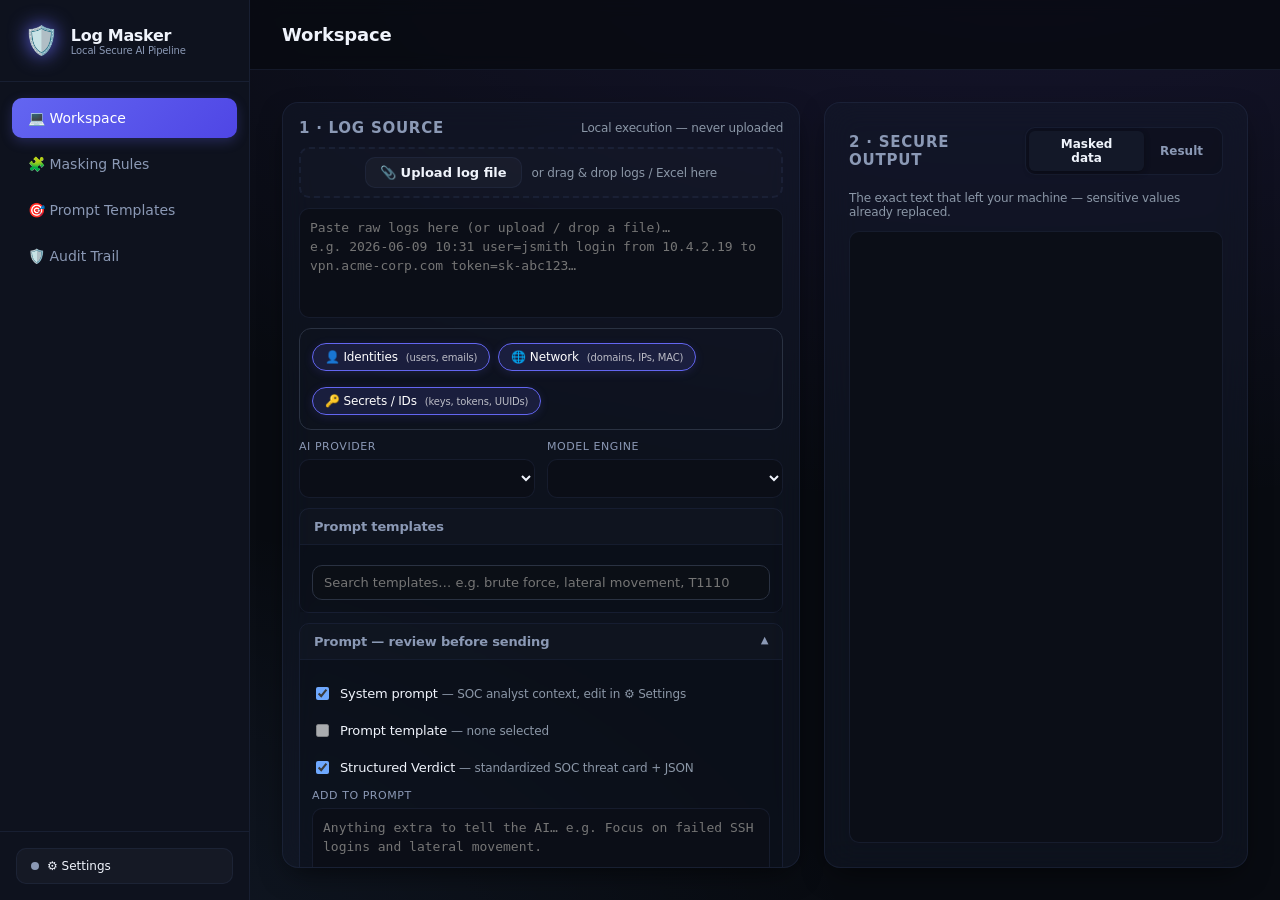
==== commit 162d8620: "Add local Excel (.xlsx/.xlsm) import & CSV conversion, and implement case-insensitive deduplication " ====
--- a/static/index.html
+++ b/static/index.html
@@ -49,9 +49,9 @@
           <div class="dropzone" id="dropzoneBox">
             <button id="uploadBtn" class="btn btn-secondary" type="button">📎 Upload log file</button>
             <span id="fileChip" class="file-chip hidden"></span>
-            <p class="hint" style="margin-top: 8px;">or drag &amp; drop text logs here</p>
+            <p class="hint" style="margin-top: 8px;">or drag &amp; drop logs / Excel here</p>
             <input type="file" id="logFile" style="display: none;"
-              accept=".log,.txt,.csv,.json,.jsonl,.xml,.syslog,.out,text/plain" />
+              accept=".log,.txt,.csv,.json,.jsonl,.xml,.syslog,.out,.xlsx,.xlsm,text/plain" />
           </div>
 
           <div class="editor-wrapper">
@@ -206,7 +206,7 @@
           <div class="panel-header">
             <h2>Always-Mask Custom Terms</h2>
           </div>
-          <p class="hint" style="margin-bottom: 12px;">Words and codenames always replaced with placeholders.</p>
+          <p class="hint" style="margin-bottom: 12px;">Words and codenames always replaced with placeholders. Matching is <strong>not case-sensitive</strong> — <code>ACME</code> also masks <code>acme</code> / <code>Acme</code>.</p>
 
           <div class="chip-container" id="customTermsChipWrapper">
             <input type="text" id="customTermsInput" class="chip-input" placeholder="Type a term and press Enter…" />
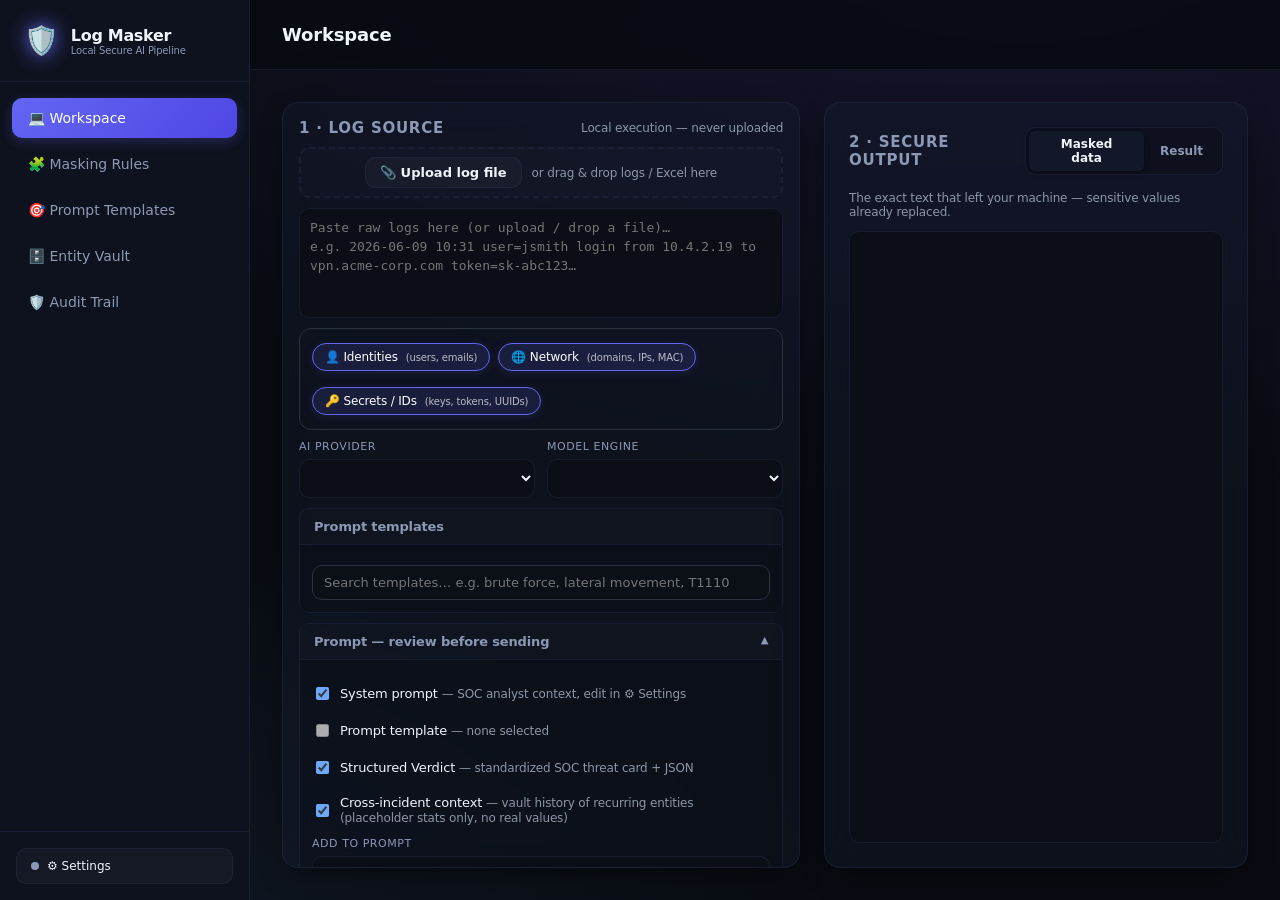
==== commit ca17fb81: "Add persistent entity vault and keyless local LLM (Ollama) provider support" ====
--- a/static/index.html
+++ b/static/index.html
@@ -20,6 +20,7 @@
       <button class="nav-item active" data-view="workspace">💻 Workspace</button>
       <button class="nav-item" data-view="rules">🧩 Masking Rules</button>
       <button class="nav-item" data-view="templates">🎯 Prompt Templates</button>
+      <button class="nav-item" data-view="vault">🗄️ Entity Vault</button>
       <button class="nav-item" data-view="audit">🛡️ Audit Trail</button>
     </div>
     <div class="sidebar-footer">
@@ -117,6 +118,10 @@
                   <input type="checkbox" id="structuredChk" checked />
                   <span>Structured Verdict <small class="hint">— standardized SOC threat card + JSON</small></span>
                 </label>
+                <label class="structured-toggle" id="vaultCtxRow" style="display: flex; align-items: center; gap: 8px; font-size: 13px; cursor: pointer;">
+                  <input type="checkbox" id="vaultContextChk" checked />
+                  <span>Cross-incident context <small class="hint">— vault history of recurring entities (placeholder stats only, no real values)</small></span>
+                </label>
               </div>
               <div class="control-select">
                 <label>Add to prompt</label>
@@ -264,6 +269,46 @@
 
         <div id="templateEditors"
           style="display: grid; grid-template-columns: repeat(auto-fill, minmax(340px, 1fr)); gap: 16px; overflow-y: auto; flex: 1; min-height: 0; align-content: start;"></div>
+      </div>
+    </div>
+
+    <!-- VIEWPORT: ENTITY VAULT -->
+    <div class="viewport" id="vault-viewport">
+      <div class="work-panel" style="height: 100%;">
+        <div class="panel-header">
+          <h2>Persistent Entity Vault</h2>
+          <div style="display: flex; gap: 8px; align-items: center;">
+            <label class="structured-toggle" style="display: flex; align-items: center; gap: 6px; font-size: 13px; cursor: pointer; margin-right: 8px;">
+              <input type="checkbox" id="vaultEnabledChk" />
+              <span>Vault enabled</span>
+            </label>
+            <button id="vaultRefreshBtn" class="btn btn-secondary" style="padding: 6px 12px; font-size: 12px;">↻ Refresh</button>
+            <button id="vaultClearBtn" class="btn btn-danger-ghost" style="padding: 6px 12px; font-size: 12px;"
+              title="Wipe every entity and its incident history — new logs start numbering from [TYPE_1] again">🗑 Clear vault</button>
+          </div>
+        </div>
+        <p class="hint" style="margin-bottom: 12px;">
+          Placeholders are stable across <strong>all</strong> analyses: once a value becomes <code>[HOST_12]</code> it stays
+          <code>[HOST_12]</code> in every future incident, so recurring hosts, users, and IPs can be correlated across cases —
+          and that history can be attached to prompts as <strong>placeholder statistics only</strong>. Real values are stored
+          encrypted in <code id="vaultFile">entity_vault.enc</code> (key in your OS keychain) and never leave this machine.
+        </p>
+        <p id="vaultMsg" class="status"></p>
+
+        <div class="audit-filter">
+          <input type="text" id="vaultSearch" class="dropdown" style="flex: 1; max-width: 340px;"
+            placeholder="Filter by alias, type, or real value…" autocomplete="off" />
+          <span id="vaultCount" class="hint"></span>
+        </div>
+
+        <div style="overflow-y: auto; flex: 1; min-height: 0;">
+          <table class="maptable" id="vaultTable">
+            <thead>
+              <tr><th>Alias</th><th>Type</th><th>Real value (local)</th><th>Incidents</th><th>First seen</th><th>Last seen</th><th></th></tr>
+            </thead>
+            <tbody id="vaultBody"></tbody>
+          </table>
+        </div>
       </div>
     </div>
 
--- a/static/style.css
+++ b/static/style.css
@@ -1001,3 +1001,10 @@
   width: auto; cursor: text; color-scheme: dark; font-family: var(--font-mono); font-size: 12px;
 }
 .audit-filter #auditCount { margin-left: auto; }
+
+/* Entity Vault — incident history rows under an expanded entity */
+.vault-inc {
+  padding: 4px 8px; font-size: 12px; color: var(--text-muted);
+  border-left: 2px solid var(--border-color); margin: 4px 0 4px 12px;
+}
+.audit-filter #vaultCount { margin-left: auto; }
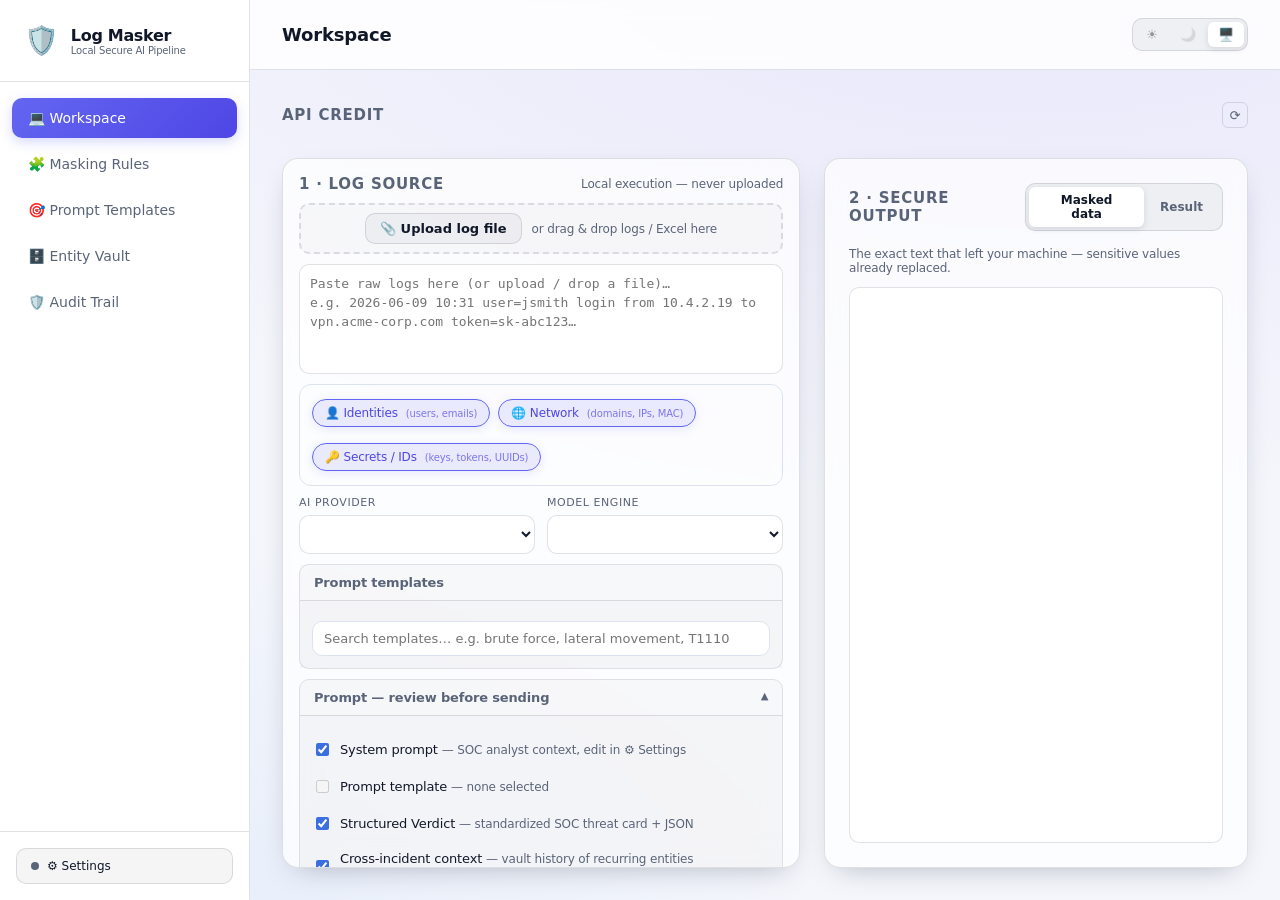
==== commit 5541daa4: "Add credit dashboard, usage tracking, token pricing and accounting" ====
--- a/static/index.html
+++ b/static/index.html
@@ -4,6 +4,19 @@
   <meta charset="UTF-8" />
   <meta name="viewport" content="width=device-width, initial-scale=1.0" />
   <title>Log Masker — Secure AI Operations</title>
+  <!-- Apply the saved theme (or the OS appearance) before first paint, so the
+       page never flashes the wrong theme. -->
+  <script>
+    (function () {
+      var theme = "dark";
+      try {
+        var saved = localStorage.getItem("logmasker.theme");
+        if (saved !== "light" && saved !== "dark") saved = null;  // null = follow the OS
+        theme = saved || (window.matchMedia("(prefers-color-scheme: light)").matches ? "light" : "dark");
+      } catch (e) { /* storage blocked — stay on the dark default */ }
+      document.documentElement.setAttribute("data-theme", theme);
+    })();
+  </script>
   <link rel="stylesheet" href="/static/style.css" />
 </head>
 <body>
@@ -34,11 +47,30 @@
   <main class="main-content">
     <header class="top-header">
       <div class="top-title" id="currentViewTitle">Workspace</div>
-      <div class="top-actions"></div>
+      <div class="top-actions">
+        <div class="theme-switch segmented-control" role="group" aria-label="Colour theme">
+          <button class="segmented-tab theme-opt" type="button" data-theme-pref="light"
+            title="Light" aria-label="Light theme" aria-pressed="false">☀️</button>
+          <button class="segmented-tab theme-opt" type="button" data-theme-pref="dark"
+            title="Dark" aria-label="Dark theme" aria-pressed="false">🌙</button>
+          <button class="segmented-tab theme-opt" type="button" data-theme-pref="system"
+            title="Match macOS appearance" aria-label="Match system appearance" aria-pressed="false">🖥️</button>
+        </div>
+      </div>
     </header>
 
     <!-- VIEWPORT: WORKSPACE -->
     <div class="viewport active" id="workspace-viewport">
+      <!-- API credit / spend, priced locally from this app's own audit log -->
+      <section class="credit-bar" id="creditBar" aria-label="API credit and spend">
+        <div class="credit-bar-head">
+          <h2>API credit</h2>
+          <button id="creditRefresh" class="credit-refresh" type="button"
+            title="Recount from the audit log" aria-label="Refresh credit figures">⟳</button>
+        </div>
+        <div class="credit-cards" id="creditCards"></div>
+      </section>
+
       <div class="workspace-grid">
         <!-- INPUT COLUMN -->
         <div class="work-panel" id="inputPanel">
@@ -156,7 +188,10 @@
 
           <!-- PANE: RESTORED CHAT -->
           <div class="tabpane" id="pane-restored">
-            <div class="redaction-badge" id="redBadge" style="margin-bottom: 12px;">No analysis yet.</div>
+            <div class="conv-status">
+              <div class="redaction-badge" id="redBadge">No analysis yet.</div>
+              <span id="convCost" class="conv-cost hidden"></span>
+            </div>
             <div id="chat" class="chat-container"></div>
 
             <div id="chatControls" class="chat-controls hidden"
@@ -380,7 +415,7 @@
         <div id="oauthSection" class="hidden" style="margin-bottom: 16px;">
           <div class="oauth-redirect" style="margin-bottom: 12px;">
             <span class="hint">Register this Redirect URI in your Entra app (platform: Web):</span>
-            <code id="redirectUri" style="font-family: var(--font-mono); font-size: 11px; background: rgba(0,0,0,0.25); padding: 4px 6px; display: block; word-break: break-all; border-radius: 4px; margin-top: 4px;">…</code>
+            <code id="redirectUri" style="font-family: var(--font-mono); font-size: 11px; background: var(--sunken-2); padding: 4px 6px; display: block; word-break: break-all; border-radius: 4px; margin-top: 4px;">…</code>
           </div>
           <div style="display: flex; gap: 10px;">
             <button id="signInBtn" class="btn btn-primary" style="flex: 1;">🔐 Sign in with Microsoft</button>
--- a/static/style.css
+++ b/static/style.css
@@ -19,8 +19,8 @@
   margin: 0;
   font-family: -apple-system, BlinkMacSystemFont, "Segoe UI", Roboto, sans-serif;
   background:
-    radial-gradient(1200px 600px at 80% -10%, rgba(124, 92, 255, 0.12), transparent),
-    radial-gradient(1000px 500px at -10% 110%, rgba(110, 168, 254, 0.10), transparent),
+    radial-gradient(1200px 600px at 80% -10%, var(--bg-glow-1), transparent),
+    radial-gradient(1000px 500px at -10% 110%, var(--bg-glow-2), transparent),
     var(--bg);
   color: var(--text);
   min-height: 100vh;
@@ -62,7 +62,7 @@
 /* Textareas */
 .logs, .small-ta {
   width: 100%; resize: vertical;
-  background: #0b0f16; color: var(--text);
+  background: var(--surface-input); color: var(--text);
   border: 1px solid var(--border); border-radius: 12px;
   padding: 12px; font-family: var(--mono); font-size: 12.5px; line-height: 1.5;
 }
@@ -84,7 +84,7 @@
 
 .model-row label { font-size: 13px; color: var(--muted); display: flex; flex-direction: column; gap: 6px; }
 select {
-  background: #0b0f16; color: var(--text); border: 1px solid var(--border);
+  background: var(--surface-input); color: var(--text); border: 1px solid var(--border);
   border-radius: 10px; padding: 9px 10px; font-size: 13px;
 }
 
@@ -123,7 +123,7 @@
 /* Indeterminate progress bar while waiting on the AI */
 .analyze-progress {
   margin-top: 14px; height: 6px; border-radius: 999px;
-  background: rgba(255, 255, 255, 0.06); overflow: hidden;
+  background: var(--overlay-3); overflow: hidden;
 }
 .analyze-progress.hidden { display: none; }
 .analyze-progress-bar {
@@ -148,7 +148,7 @@
 .tabpane.active { display: block; }
 
 .output {
-  background: #0b0f16; border: 1px solid var(--border); border-radius: 12px;
+  background: var(--surface-input); border: 1px solid var(--border); border-radius: 12px;
   padding: 14px; min-height: 280px; max-height: 60vh; overflow: auto;
   font-size: 13.5px; line-height: 1.6;
 }
@@ -168,7 +168,7 @@
   background: rgba(110, 168, 254, 0.1); padding: 1px 5px; border-radius: 5px;
 }
 .markdown mark {
-  background: rgba(63, 185, 80, 0.18); color: #aef0b8;
+  background: rgba(63, 185, 80, 0.18); color: var(--on-success-tint);
   border-radius: 4px; padding: 0 3px; font-family: var(--mono); font-size: 0.92em;
 }
 
@@ -190,7 +190,7 @@
 
 /* Modal */
 .modal {
-  position: fixed; inset: 0; background: rgba(0,0,0,0.6);
+  position: fixed; inset: 0; background: var(--modal-backdrop);
   display: flex; align-items: center; justify-content: center; z-index: 50;
 }
 .modal.hidden { display: none; }
@@ -201,18 +201,18 @@
 .modal-card h3 { margin: 0 0 8px; }
 .field { display: flex; flex-direction: column; gap: 6px; font-size: 13px; margin: 14px 0 8px; }
 .field input {
-  background: #0b0f16; color: var(--text); border: 1px solid var(--border);
+  background: var(--surface-input); color: var(--text); border: 1px solid var(--border);
   border-radius: 10px; padding: 10px; font-family: var(--mono);
 }
 .key-state { font-size: 12px; color: var(--muted); min-height: 16px; }
 .modal-actions { display: flex; align-items: center; gap: 10px; margin-top: 14px; flex-wrap: wrap; }
 .modal-actions .spacer { flex: 1; }
-code { background: #0b0f16; padding: 1px 5px; border-radius: 5px; font-size: 0.9em; }
+code { background: var(--surface-input); padding: 1px 5px; border-radius: 5px; font-size: 0.9em; }
 
 /* Active-provider chip on the main page */
 .provider-row { display: flex; align-items: center; gap: 8px; font-size: 12px; flex-wrap: wrap; }
 .inline-select {
-  background: #0b0f16; color: var(--text); border: 1px solid var(--border);
+  background: var(--surface-input); color: var(--text); border: 1px solid var(--border);
   border-radius: 8px; padding: 5px 8px; font-size: 12px; font-family: var(--mono);
   max-width: 220px;
 }
@@ -222,8 +222,8 @@
   font-family: var(--mono); font-size: 12px; padding: 3px 9px; border-radius: 999px;
   border: 1px solid var(--border); color: var(--text);
 }
-.provider-chip.ok { border-color: rgba(63,185,80,0.5); color: #aef0b8; }
-.provider-chip.warn { border-color: rgba(210,153,34,0.6); color: #f0d9a0; }
+.provider-chip.ok { border-color: rgba(63,185,80,0.5); color: var(--on-success-tint); }
+.provider-chip.warn { border-color: rgba(210,153,34,0.6); color: var(--on-warning-tint); }
 .link-btn {
   background: none; border: none; color: var(--accent); cursor: pointer;
   font-size: 12px; text-decoration: underline; padding: 0;
@@ -256,7 +256,7 @@
 
 .tpl-combo { position: relative; margin-top: 8px; }
 #templateSearch {
-  width: 100%; background: #0b0f16; color: var(--text);
+  width: 100%; background: var(--surface-input); color: var(--text);
   border: 1px solid var(--border); border-radius: 10px;
   padding: 9px 11px; font-size: 13px;
 }
@@ -284,7 +284,7 @@
 .tpl-empty { padding: 10px 11px; }
 .tpl-selected {
   margin-top: 10px; padding: 10px 12px;
-  background: #0b0f16; border: 1px solid var(--border); border-radius: 10px;
+  background: var(--surface-input); border: 1px solid var(--border); border-radius: 10px;
 }
 .tpl-selected.hidden { display: none; }
 .tpl-sel-head { display: flex; align-items: baseline; justify-content: space-between; gap: 8px; }
@@ -296,7 +296,7 @@
 .tpl-edit-actions { margin: 6px 0 10px; }
 .tpl-card {
   border: 1px solid var(--border); border-radius: 10px;
-  padding: 8px 12px; margin-bottom: 8px; background: #0b0f16;
+  padding: 8px 12px; margin-bottom: 8px; background: var(--surface-input);
 }
 .tpl-card summary {
   cursor: pointer; display: flex; align-items: baseline; gap: 10px;
@@ -338,7 +338,7 @@
 .req-actions .ghost-btn { padding: 6px 10px; font-size: 12px; }
 .req-item {
   border: 1px solid var(--border); border-radius: 10px;
-  padding: 8px 12px; margin-bottom: 8px; background: #0b0f16;
+  padding: 8px 12px; margin-bottom: 8px; background: var(--surface-input);
 }
 .req-item.err { border-color: rgba(248, 81, 73, 0.45); }
 .req-item summary {
@@ -363,7 +363,7 @@
 .req-block { margin-bottom: 10px; }
 .req-block-title { font-size: 11.5px; color: var(--muted); margin-bottom: 4px; }
 .req-pre {
-  margin: 0; padding: 10px; background: #10151e;
+  margin: 0; padding: 10px; background: var(--surface-code);
   border: 1px solid var(--border); border-radius: 8px;
   font-family: var(--mono); font-size: 12px; line-height: 1.5;
   white-space: pre-wrap; word-break: break-word;
@@ -377,14 +377,14 @@
 .leak-row {
   display: flex; align-items: flex-start; gap: 10px;
   border: 1px solid var(--border); border-radius: 10px;
-  padding: 8px 11px; margin-top: 8px; background: #0b0f16;
+  padding: 8px 11px; margin-top: 8px; background: var(--surface-input);
 }
 .leak-sev {
   flex-shrink: 0; font-size: 10px; font-weight: 700; letter-spacing: 0.4px;
   border-radius: 999px; padding: 2px 8px; margin-top: 2px;
 }
-.leak-sev.high { background: rgba(248, 81, 73, 0.18); color: #ff9b94; }
-.leak-sev.medium { background: rgba(210, 153, 34, 0.18); color: #f0d9a0; }
+.leak-sev.high { background: rgba(248, 81, 73, 0.18); color: var(--on-danger-tint); }
+.leak-sev.medium { background: rgba(210, 153, 34, 0.18); color: var(--on-warning-tint); }
 .leak-body { flex: 1; font-size: 12.5px; line-height: 1.5; }
 .leak-body code { word-break: break-all; }
 .leak-mask-btn { flex-shrink: 0; padding: 4px 9px; font-size: 11.5px; }
@@ -395,7 +395,7 @@
   background: rgba(248, 81, 73, 0.05);
 }
 .sent-warnings.hidden { display: none; }
-.leak-strip-head { font-size: 12.5px; color: #ff9b94; }
+.leak-strip-head { font-size: 12.5px; color: var(--on-danger-tint); }
 
 /* Structured verdict toggle (input panel) */
 .structured-toggle {
@@ -408,7 +408,7 @@
 .verdict {
   border: 1px solid var(--border); border-left-width: 4px;
   border-radius: 10px; padding: 10px 12px; margin-bottom: 12px;
-  background: #0b0f16;
+  background: var(--surface-input);
 }
 .verdict.v-true-positive { border-left-color: var(--danger); }
 .verdict.v-false-positive { border-left-color: var(--green); }
@@ -420,18 +420,18 @@
   font-weight: 700; font-size: 12px; letter-spacing: 0.3px;
   padding: 3px 10px; border-radius: 999px;
 }
-.v-true-positive .v-badge { background: rgba(248, 81, 73, 0.18); color: #ff9b94; }
-.v-false-positive .v-badge { background: rgba(63, 185, 80, 0.18); color: #aef0b8; }
-.v-benign-true-positive .v-badge { background: rgba(210, 153, 34, 0.18); color: #f0d9a0; }
+.v-true-positive .v-badge { background: rgba(248, 81, 73, 0.18); color: var(--on-danger-tint); }
+.v-false-positive .v-badge { background: rgba(63, 185, 80, 0.18); color: var(--on-success-tint); }
+.v-benign-true-positive .v-badge { background: rgba(210, 153, 34, 0.18); color: var(--on-warning-tint); }
 .v-inconclusive .v-badge { background: rgba(139, 151, 167, 0.18); color: var(--muted); }
 .v-sev {
   font-size: 11px; font-weight: 700; text-transform: uppercase;
   padding: 2px 8px; border-radius: 999px; border: 1px solid var(--border);
 }
-.v-sev.sev-critical { color: #ff9b94; border-color: rgba(248, 81, 73, 0.6); }
-.v-sev.sev-high { color: #ffb38a; border-color: rgba(219, 109, 40, 0.6); }
-.v-sev.sev-medium { color: #f0d9a0; border-color: rgba(210, 153, 34, 0.6); }
-.v-sev.sev-low { color: #aef0b8; border-color: rgba(63, 185, 80, 0.5); }
+.v-sev.sev-critical { color: var(--on-danger-tint); border-color: rgba(248, 81, 73, 0.6); }
+.v-sev.sev-high { color: var(--on-high-tint); border-color: rgba(219, 109, 40, 0.6); }
+.v-sev.sev-medium { color: var(--on-warning-tint); border-color: rgba(210, 153, 34, 0.6); }
+.v-sev.sev-low { color: var(--on-success-tint); border-color: rgba(63, 185, 80, 0.5); }
 .v-sev.sev-informational { color: var(--muted); }
 .v-conf { font-size: 12px; color: var(--muted); }
 .v-json-btn {
@@ -488,7 +488,7 @@
 .chat-controls.hidden { display: none; }
 .chat-input {
   flex: 1; resize: vertical; min-height: 44px;
-  background: #0b0f16; color: var(--text);
+  background: var(--surface-input); color: var(--text);
   border: 1px solid var(--border); border-radius: 10px;
   padding: 9px 11px; font-size: 13px; font-family: inherit;
 }
@@ -607,7 +607,7 @@
 .provider-cards { display: grid; grid-template-columns: 1fr 1fr; gap: 8px; }
 .provider-card {
   display: flex; flex-direction: column; gap: 4px; align-items: flex-start;
-  background: #0b0f16; border: 1px solid var(--border); border-radius: 12px;
+  background: var(--surface-input); border: 1px solid var(--border); border-radius: 12px;
   padding: 10px 12px; cursor: pointer; text-align: left; color: var(--text);
 }
 .provider-card:hover { border-color: var(--accent); }
@@ -642,7 +642,7 @@
 }
 .oauth-redirect code {
   display: block; word-break: break-all; padding: 8px 10px;
-  background: #0b0f16; border: 1px solid var(--border); border-radius: 8px;
+  background: var(--surface-input); border: 1px solid var(--border); border-radius: 8px;
 }
 .oauth-actions { display: flex; gap: 10px; margin: 6px 0; }
 .key-state.ok { color: var(--green); }
@@ -729,7 +729,7 @@
   transition: var(--transition-smooth); text-align: left; width: 100%;
   font-family: var(--font-sans);
 }
-.nav-item:hover { color: var(--text-main); background-color: rgba(255, 255, 255, 0.03); }
+.nav-item:hover { color: var(--text-main); background-color: var(--overlay-2); }
 .nav-item.active {
   color: var(--text-inverse);
   background: linear-gradient(135deg, var(--color-accent), #4f46e5);
@@ -739,13 +739,13 @@
 
 .connection-badge {
   display: flex; align-items: center; gap: 8px;
-  background-color: rgba(255, 255, 255, 0.03);
+  background-color: var(--overlay-2);
   padding: 10px 14px; border-radius: var(--radius-md);
   font-size: 12px; cursor: pointer; border: 1px solid var(--border-color);
   transition: var(--transition-smooth); width: 100%; color: var(--text-main);
   font-family: var(--font-sans);
 }
-.connection-badge:hover { background-color: rgba(255, 255, 255, 0.07); border-color: var(--text-muted); }
+.connection-badge:hover { background-color: var(--overlay-4); border-color: var(--text-muted); }
 .status-dot { width: 8px; height: 8px; border-radius: 50%; background-color: var(--text-muted); flex-shrink: 0; }
 .status-dot.connected { background-color: var(--color-success); box-shadow: 0 0 8px var(--color-success); }
 .status-dot.configured { background-color: var(--color-warning); box-shadow: 0 0 8px var(--color-warning); }
@@ -755,16 +755,17 @@
 .top-header {
   height: 70px; border-bottom: 1px solid var(--border-color);
   padding: 0 32px; display: flex; align-items: center; justify-content: space-between;
-  flex-shrink: 0; backdrop-filter: blur(8px); background-color: rgba(8, 11, 17, 0.8);
+  flex-shrink: 0; backdrop-filter: blur(8px); background-color: var(--header-bg);
 }
 .top-title { font-size: 18px; font-weight: 600; }
+.top-actions { display: flex; align-items: center; gap: 10px; }
 
 .viewport { flex: 1; padding: 32px; overflow-y: auto; display: none; animation: fadeIn 0.2s cubic-bezier(0.4, 0, 0.2, 1); }
 .viewport.active { display: flex; flex-direction: column; }
 @keyframes fadeIn { from { opacity: 0; transform: translateY(6px); } to { opacity: 1; transform: translateY(0); } }
 
 /* Workspace Panels Split Layout */
-.workspace-grid { display: grid; grid-template-columns: 1.1fr 0.9fr; grid-template-rows: minmax(0, 1fr); gap: 24px; height: 100%; min-height: 0; }
+.workspace-grid { display: grid; grid-template-columns: 1.1fr 0.9fr; grid-template-rows: minmax(0, 1fr); gap: 24px; flex: 1; min-height: 0; }
 .work-panel {
   background-color: var(--bg-card); backdrop-filter: blur(16px);
   border: 1px solid var(--border-color); border-radius: var(--radius-lg);
@@ -815,7 +816,7 @@
 .dropzone {
   border: 2px dashed var(--border-color); border-radius: var(--radius-md);
   padding: 16px; text-align: center; transition: var(--transition-smooth);
-  background-color: rgba(255, 255, 255, 0.01); margin-bottom: 12px;
+  background-color: var(--overlay-1); margin-bottom: 12px;
 }
 .dropzone.dragover { border-color: var(--color-accent); background-color: var(--color-accent-glow); }
 .editor-wrapper { flex: 1; position: relative; min-height: 200px; }
@@ -839,7 +840,7 @@
 .pill-checkbox input { display: none; }
 .pill-checkbox span {
   display: inline-flex; align-items: center; gap: 8px; padding: 8px 16px; border-radius: 99px;
-  background-color: rgba(255, 255, 255, 0.03); border: 1px solid var(--border-color);
+  background-color: var(--overlay-2); border: 1px solid var(--border-color);
   font-size: 13px; color: var(--text-muted); transition: var(--transition-smooth);
 }
 .pill-checkbox span small { color: inherit; opacity: 0.7; }
@@ -872,8 +873,8 @@
   box-shadow: 0 4px 14px rgba(99, 102, 241, 0.35);
 }
 .btn-primary:hover { transform: translateY(-1px); filter: brightness(1.1); box-shadow: 0 6px 20px rgba(99, 102, 241, 0.45); }
-.btn-secondary { background-color: rgba(255, 255, 255, 0.03); border-color: var(--border-color); color: var(--text-main); }
-.btn-secondary:hover { background-color: rgba(255, 255, 255, 0.08); border-color: var(--text-muted); }
+.btn-secondary { background-color: var(--overlay-2); border-color: var(--border-color); color: var(--text-main); }
+.btn-secondary:hover { background-color: var(--overlay-4); border-color: var(--text-muted); }
 .btn-danger-ghost { background-color: transparent; border-color: rgba(239, 68, 68, 0.3); color: var(--color-danger); }
 .btn-danger-ghost:hover { background-color: var(--color-danger-bg); border-color: var(--color-danger); }
 
@@ -885,7 +886,7 @@
 #templateSection .settings-trigger { cursor: default; }
 #templateSection .settings-trigger::after { content: none; }
 .settings-trigger {
-  padding: 14px 18px; background-color: rgba(255, 255, 255, 0.01);
+  padding: 14px 18px; background-color: var(--overlay-1);
   display: flex; align-items: center; justify-content: space-between; cursor: pointer;
   font-size: 13px; font-weight: 600; color: var(--text-muted); user-select: none;
   list-style: none;
@@ -893,16 +894,16 @@
 .settings-trigger::-webkit-details-marker { display: none; }
 .settings-trigger::after { content: '▼'; font-size: 10px; transition: transform 0.2s ease; }
 details.settings-section[open] .settings-trigger::after { transform: rotate(180deg); }
-.settings-body { padding: 16px; border-top: 1px solid var(--border-color); background-color: rgba(0, 0, 0, 0.15); }
+.settings-body { padding: 16px; border-top: 1px solid var(--border-color); background-color: var(--sunken-1); }
 
 /* Segmented Tabs */
-.segmented-control { background-color: rgba(0, 0, 0, 0.2); border: 1px solid var(--border-color); border-radius: var(--radius-md); padding: 3px; display: inline-flex; }
+.segmented-control { background-color: var(--sunken-2); border: 1px solid var(--border-color); border-radius: var(--radius-md); padding: 3px; display: inline-flex; }
 .segmented-tab {
   border: none; background: transparent; color: var(--text-muted); padding: 6px 16px;
   font-size: 12px; font-weight: 600; border-radius: var(--radius-sm); cursor: pointer;
   transition: var(--transition-smooth); font-family: var(--font-sans);
 }
-.segmented-tab.active { background-color: var(--bg-card-hover); color: var(--text-main); box-shadow: 0 2px 6px rgba(0, 0, 0, 0.3); }
+.segmented-tab.active { background-color: var(--bg-card-hover); color: var(--text-main); box-shadow: 0 2px 6px var(--shadow-soft); }
 
 /* Tab panes fill the panel and toggle by .active (no inline display) */
 .tabpane { display: none; flex: 1; min-height: 0; }
@@ -914,14 +915,14 @@
 /* Interactive Hover Restored Badges + masked placeholders + tooltips */
 .restored-badge {
   display: inline-flex; align-items: center; background-color: rgba(99, 102, 241, 0.15);
-  border: 1px solid rgba(99, 102, 241, 0.4); color: #a5b4fc; border-radius: 4px;
+  border: 1px solid rgba(99, 102, 241, 0.4); color: var(--on-accent-tint); border-radius: 4px;
   padding: 1px 6px; font-family: var(--font-mono); font-size: 0.9em; position: relative;
   cursor: help; transition: var(--transition-smooth);
 }
-.restored-badge:hover { background-color: rgba(99, 102, 241, 0.3); border-color: #a5b4fc; }
+.restored-badge:hover { background-color: rgba(99, 102, 241, 0.3); border-color: var(--on-accent-tint); }
 .masked-placeholder {
   display: inline-block; background-color: var(--color-danger-bg); border: 1px solid var(--color-danger);
-  color: #fca5a5; border-radius: 4px; padding: 1px 6px; font-family: var(--font-mono);
+  color: var(--on-danger-soft); border-radius: 4px; padding: 1px 6px; font-family: var(--font-mono);
   font-size: 0.9em; cursor: help; position: relative;
 }
 .tooltip-card {
@@ -932,7 +933,7 @@
   pointer-events: none; opacity: 0; transition: var(--transition-smooth);
   width: max-content; max-width: 250px; white-space: normal; text-align: left;
 }
-.tooltip-card code { font-family: var(--font-mono); color: #a5b4fc; }
+.tooltip-card code { font-family: var(--font-mono); color: var(--on-accent-tint); }
 .restored-badge:hover .tooltip-card,
 .masked-placeholder:hover .tooltip-card { opacity: 1; transform: translateX(-50%) translateY(0); }
 
@@ -960,7 +961,7 @@
 .drawer-tab.active { color: var(--text-main); border-bottom-color: var(--color-accent); }
 .drawer-pane { display: none; }
 .drawer-pane.active { display: block; animation: fadeIn 0.2s cubic-bezier(0.4, 0, 0.2, 1); }
-.drawer-backdrop { position: fixed; inset: 0; background-color: rgba(0, 0, 0, 0.6); backdrop-filter: blur(4px); z-index: 99; display: none; }
+.drawer-backdrop { position: fixed; inset: 0; background-color: var(--modal-backdrop); backdrop-filter: blur(4px); z-index: 99; display: none; }
 .drawer-backdrop.open { display: block; }
 
 /* Tag Editor (Custom terms chips) */
@@ -969,7 +970,7 @@
   background-color: var(--bg-input); padding: 10px; border-radius: var(--radius-md); min-height: 48px;
 }
 .term-chip {
-  display: inline-flex; align-items: center; gap: 6px; background-color: rgba(255, 255, 255, 0.05);
+  display: inline-flex; align-items: center; gap: 6px; background-color: var(--overlay-3);
   border: 1px solid var(--border-color); color: var(--text-main); border-radius: 99px;
   padding: 4px 12px; font-size: 12px;
 }
@@ -980,8 +981,8 @@
 /* Modern Scrollbars */
 ::-webkit-scrollbar { width: 6px; height: 6px; }
 ::-webkit-scrollbar-track { background: transparent; }
-::-webkit-scrollbar-thumb { background: rgba(255, 255, 255, 0.1); border-radius: 99px; }
-::-webkit-scrollbar-thumb:hover { background: rgba(255, 255, 255, 0.2); }
+::-webkit-scrollbar-thumb { background: var(--scroll-thumb); border-radius: 99px; }
+::-webkit-scrollbar-thumb:hover { background: var(--scroll-thumb-hover); }
 
 /* Compat: keep legacy modal overlay centered above the new layout */
 .modal { z-index: 200; }
@@ -998,7 +999,7 @@
   font-size: 11px; text-transform: uppercase; letter-spacing: 0.05em; color: var(--text-muted);
 }
 .audit-filter input[type="datetime-local"] {
-  width: auto; cursor: text; color-scheme: dark; font-family: var(--font-mono); font-size: 12px;
+  width: auto; cursor: text; color-scheme: inherit; font-family: var(--font-mono); font-size: 12px;
 }
 .audit-filter #auditCount { margin-left: auto; }
 
@@ -1008,3 +1009,217 @@
   border-left: 2px solid var(--border-color); margin: 4px 0 4px 12px;
 }
 .audit-filter #vaultCount { margin-left: auto; }
+
+/* ======================================================================== */
+/* Theming — dark (default) + light, switched by data-theme on <html>.       */
+/* The palettes above are the dark baseline; the tokens below fill in the    */
+/* values that used to be hardcoded, then the light block restates every     */
+/* token that has to flip. Anything not listed here is theme-neutral.        */
+/* ======================================================================== */
+
+:root {
+  color-scheme: dark;
+
+  /* Ambient page glow (legacy body gradients) */
+  --bg-glow-1: rgba(124, 92, 255, 0.12);
+  --bg-glow-2: rgba(110, 168, 254, 0.10);
+
+  /* Sunken surfaces: inputs, code blocks */
+  --surface-input: #0b0f16;
+  --surface-code: #10151e;
+
+  /* Subtle raised overlays, lightest → strongest */
+  --overlay-1: rgba(255, 255, 255, 0.01);
+  --overlay-2: rgba(255, 255, 255, 0.03);
+  --overlay-3: rgba(255, 255, 255, 0.05);
+  --overlay-4: rgba(255, 255, 255, 0.08);
+
+  /* Recessed wells (accordion bodies, segmented controls) */
+  --sunken-1: rgba(0, 0, 0, 0.15);
+  --sunken-2: rgba(0, 0, 0, 0.2);
+  --shadow-soft: rgba(0, 0, 0, 0.3);
+
+  /* Chrome */
+  --header-bg: rgba(8, 11, 17, 0.8);
+  --modal-backdrop: rgba(0, 0, 0, 0.6);
+  --scroll-thumb: rgba(255, 255, 255, 0.1);
+  --scroll-thumb-hover: rgba(255, 255, 255, 0.2);
+
+  /* Text sitting on tinted status chips */
+  --on-success-tint: #aef0b8;
+  --on-danger-tint: #ff9b94;
+  --on-danger-soft: #fca5a5;
+  --on-warning-tint: #f0d9a0;
+  --on-high-tint: #ffb38a;
+  --on-accent-tint: #a5b4fc;
+}
+
+:root[data-theme="light"] {
+  color-scheme: light;
+
+  --bg-glow-1: rgba(124, 92, 255, 0.10);
+  --bg-glow-2: rgba(59, 130, 246, 0.10);
+
+  --surface-input: #ffffff;
+  --surface-code: #f1f4f9;
+
+  --overlay-1: rgba(15, 23, 42, 0.02);
+  --overlay-2: rgba(15, 23, 42, 0.04);
+  --overlay-3: rgba(15, 23, 42, 0.06);
+  --overlay-4: rgba(15, 23, 42, 0.10);
+
+  --sunken-1: rgba(15, 23, 42, 0.03);
+  --sunken-2: rgba(15, 23, 42, 0.05);
+  --shadow-soft: rgba(15, 23, 42, 0.12);
+
+  --header-bg: rgba(255, 255, 255, 0.85);
+  --modal-backdrop: rgba(15, 23, 42, 0.45);
+  --scroll-thumb: rgba(15, 23, 42, 0.18);
+  --scroll-thumb-hover: rgba(15, 23, 42, 0.3);
+
+  --on-success-tint: #15803d;
+  --on-danger-tint: #b91c1c;
+  --on-danger-soft: #b91c1c;
+  --on-warning-tint: #92620a;
+  --on-high-tint: #b45309;
+  --on-accent-tint: #4338ca;
+
+  /* Dashboard design system */
+  --bg-app: #f4f6fb;
+  --bg-sidebar: #ffffff;
+  --bg-card: rgba(255, 255, 255, 0.72);
+  --bg-card-hover: #ffffff;
+  --bg-input: #ffffff;
+  --border-color: rgba(15, 23, 42, 0.12);
+  --border-focus: #5f52ff;
+
+  --text-main: #101728;
+  --text-muted: #5a6478;
+  --text-inverse: #ffffff;
+
+  --color-accent-glow: rgba(99, 102, 241, 0.12);
+  --color-success-bg: rgba(16, 185, 129, 0.12);
+  --color-warning-bg: rgba(245, 158, 11, 0.14);
+  --color-danger-bg: rgba(239, 68, 68, 0.10);
+
+  --shadow-lg: 0 10px 30px -14px rgba(15, 23, 42, 0.35);
+
+  /* Legacy component palette */
+  --bg: #f4f6fb;
+  --panel: #ffffff;
+  --panel-2: #f7f9fd;
+  --border: #dde3ee;
+  --text: #101728;
+  --muted: #5a6478;
+  --accent: #3b6fe0;
+  --accent-2: #6d5cff;
+  --green: #15803d;
+  --amber: #a16207;
+  --danger: #dc2626;
+}
+
+/* Legacy panels carry a heavy dark drop shadow — soften it on light. */
+:root[data-theme="light"] .panel { box-shadow: 0 10px 30px -18px rgba(15, 23, 42, 0.45); }
+/* The sidebar logo glow reads as a smudge against a white sidebar. */
+:root[data-theme="light"] .sidebar-logo { filter: none; }
+/* Checked category pills sit on a pale accent tint on light — white-on-tint
+   from the dark palette would be unreadable, so use the accent ink instead. */
+:root[data-theme="light"] .pill-checkbox input:checked + span { color: var(--color-accent-hover); }
+/* Dropdowns and floating chrome carry black drop shadows tuned for dark. */
+:root[data-theme="light"] .tpl-dropdown { box-shadow: 0 -12px 30px -12px rgba(15, 23, 42, 0.35); }
+:root[data-theme="light"] .sel-pop { box-shadow: 0 6px 18px -6px rgba(15, 23, 42, 0.45); }
+:root[data-theme="light"] .modal-card { box-shadow: 0 24px 60px -24px rgba(15, 23, 42, 0.45); }
+
+/* Theme switch (top-right of the header): light / dark / follow the OS */
+.theme-switch { gap: 2px; }
+.theme-switch .theme-opt {
+  padding: 5px 10px; font-size: 13px; line-height: 1.2;
+  filter: grayscale(1); opacity: 0.65;
+}
+.theme-switch .theme-opt:hover { opacity: 1; }
+.theme-switch .theme-opt.active { filter: none; opacity: 1; }
+.theme-switch .theme-opt:focus-visible { outline: 2px solid var(--color-accent); outline-offset: 1px; }
+
+/* ======================================================================== */
+/* API credit strip (Workspace) — spend priced locally from the audit log.   */
+/* ======================================================================== */
+.credit-bar { flex-shrink: 0; margin-bottom: 20px; }
+.credit-bar-head { display: flex; align-items: baseline; gap: 10px; margin-bottom: 10px; }
+.credit-bar-head h2 {
+  font-size: 15px; font-weight: 600; text-transform: uppercase;
+  letter-spacing: 0.05em; color: var(--text-muted); margin: 0;
+}
+.credit-refresh {
+  margin-left: auto; background: transparent; border: 1px solid var(--border-color);
+  color: var(--text-muted); border-radius: var(--radius-sm); cursor: pointer;
+  width: 26px; height: 26px; font-size: 13px; line-height: 1;
+  transition: var(--transition-smooth); font-family: var(--font-sans);
+}
+.credit-refresh:hover { color: var(--text-main); border-color: var(--text-muted); }
+.credit-refresh.busy { opacity: 0.5; pointer-events: none; }
+
+.credit-cards {
+  display: grid; gap: 12px;
+  grid-template-columns: repeat(auto-fit, minmax(220px, 1fr));
+}
+.credit-card {
+  background-color: var(--bg-card); border: 1px solid var(--border-color);
+  border-radius: var(--radius-md); padding: 12px 14px;
+  display: flex; flex-direction: column; gap: 7px; min-width: 0;
+}
+.credit-card.active { border-color: var(--color-accent); }
+.credit-card-head { display: flex; align-items: center; gap: 8px; }
+.credit-name {
+  font-size: 12px; font-weight: 600; color: var(--text-main);
+  white-space: nowrap; overflow: hidden; text-overflow: ellipsis;
+}
+.credit-card.active .credit-name::after {
+  content: 'active'; margin-left: 6px; font-size: 9px; font-weight: 700;
+  text-transform: uppercase; letter-spacing: 0.06em; color: var(--color-accent);
+}
+.credit-link {
+  margin-left: auto; font-size: 11px; color: var(--text-muted);
+  text-decoration: none; white-space: nowrap; flex-shrink: 0;
+}
+.credit-link:hover { color: var(--color-accent); text-decoration: underline; }
+
+.credit-figure {
+  font-size: 19px; font-weight: 700; letter-spacing: -0.02em;
+  font-family: var(--font-mono); line-height: 1.1;
+}
+.credit-figure small {
+  font-size: 11px; font-weight: 500; color: var(--text-muted);
+  font-family: var(--font-sans); margin-left: 6px;
+}
+.credit-figure.muted { font-size: 14px; font-weight: 600; color: var(--text-muted); }
+
+.credit-meta { font-size: 11px; color: var(--text-muted); line-height: 1.45; }
+.credit-actions { display: flex; align-items: center; gap: 8px; flex-wrap: wrap; }
+.credit-btn {
+  background-color: var(--overlay-2); border: 1px solid var(--border-color);
+  color: var(--text-muted); border-radius: var(--radius-sm); cursor: pointer;
+  padding: 3px 9px; font-size: 11px; font-family: var(--font-sans);
+  transition: var(--transition-smooth);
+}
+.credit-btn:hover { color: var(--text-main); border-color: var(--text-muted); }
+.credit-flag {
+  display: inline-block; font-size: 10px; padding: 1px 6px; border-radius: 99px;
+  background-color: var(--color-warning-bg); color: var(--on-warning-tint);
+  border: 1px solid rgba(245, 158, 11, 0.35);
+}
+
+@media (max-width: 900px) { .credit-cards { grid-template-columns: repeat(auto-fit, minmax(180px, 1fr)); } }
+
+/* Conversation status row: masking badge + this conversation's running cost. */
+.conv-status {
+  display: flex; align-items: flex-start; gap: 10px; margin-bottom: 12px;
+}
+.conv-status .redaction-badge { flex: 1; margin-bottom: 0; }
+
+/* Live cost of the open conversation. */
+.conv-cost {
+  font-family: var(--font-mono); font-size: 12px; color: var(--text-muted);
+  padding: 4px 10px; border-radius: 99px; cursor: help;
+  background-color: var(--overlay-2); border: 1px solid var(--border-color);
+  white-space: nowrap;
+}
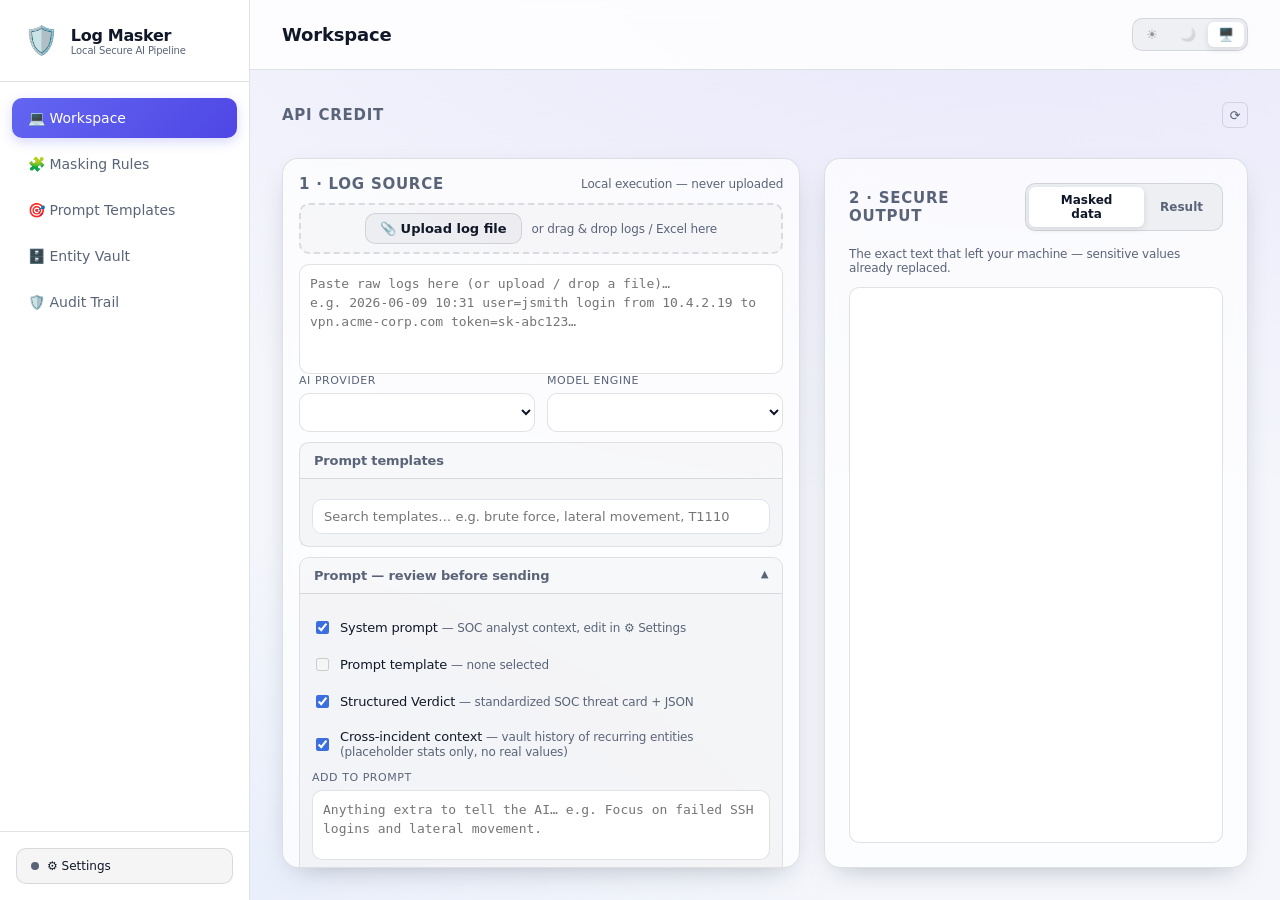
==== commit f06f786e: "Run on macOS, Windows and Linux; harden the local server Makes the app OS-independent and closes the" ====
--- a/static/index.html
+++ b/static/index.html
@@ -92,21 +92,6 @@
               placeholder="Paste raw logs here (or upload / drop a file)…&#10;e.g. 2026-06-09 10:31 user=jsmith login from 10.4.2.19 to vpn.acme-corp.com token=sk-abc123…"></textarea>
           </div>
 
-          <div class="categories-selector cats">
-            <label class="pill-checkbox">
-              <input type="checkbox" value="identities" checked />
-              <span>👤 Identities <small>(users, emails)</small></span>
-            </label>
-            <label class="pill-checkbox">
-              <input type="checkbox" value="network" checked />
-              <span>🌐 Network <small>(domains, IPs, MAC)</small></span>
-            </label>
-            <label class="pill-checkbox">
-              <input type="checkbox" value="secrets" checked />
-              <span>🔑 Secrets / IDs <small>(keys, tokens, UUIDs)</small></span>
-            </label>
-          </div>
-
           <div class="config-group">
             <div class="control-select">
               <label>AI Provider</label>
@@ -495,6 +480,7 @@
     </div>
   </div>
 
+  <script src="/static/encoding.js"></script>
   <script src="/static/app.js"></script>
 </body>
 </html>
--- a/static/style.css
+++ b/static/style.css
@@ -73,15 +73,6 @@
 
 /* Controls */
 .controls { display: flex; flex-direction: column; gap: 12px; margin-top: 12px; }
-.cats {
-  border: 1px solid var(--border); border-radius: 12px; padding: 10px 12px;
-  margin: 0;
-}
-.cats legend { padding: 0 6px; color: var(--muted); font-size: 12px; }
-.cats label { display: block; padding: 4px 0; font-size: 13px; cursor: pointer; }
-.cats small { color: var(--muted); }
-.cats input { accent-color: var(--accent); margin-right: 6px; }
-
 .model-row label { font-size: 13px; color: var(--muted); display: flex; flex-direction: column; gap: 6px; }
 select {
   background: var(--surface-input); color: var(--text); border: 1px solid var(--border);
@@ -794,8 +785,6 @@
 #inputPanel #uploadBtn { padding: 7px 14px; font-size: 13px; }
 #inputPanel .editor-wrapper { min-height: 110px; }
 #inputPanel textarea.logs-editor { padding: 10px; line-height: 1.45; }
-#inputPanel .categories-selector { margin: 10px 0; gap: 8px; }
-#inputPanel .pill-checkbox span { padding: 6px 12px; font-size: 12px; }
 #inputPanel .config-group { gap: 12px; margin-bottom: 0; }
 #inputPanel .settings-section { margin-top: 10px; }
 #inputPanel .settings-trigger { padding: 10px 14px; }
@@ -834,21 +823,6 @@
   white-space: pre-wrap; overflow-wrap: anywhere; word-break: break-word; overflow-y: auto;
 }
 
-/* Categories Pills Selector */
-.categories-selector { display: flex; gap: 12px; margin: 16px 0; flex-wrap: wrap; }
-.pill-checkbox { cursor: pointer; user-select: none; }
-.pill-checkbox input { display: none; }
-.pill-checkbox span {
-  display: inline-flex; align-items: center; gap: 8px; padding: 8px 16px; border-radius: 99px;
-  background-color: var(--overlay-2); border: 1px solid var(--border-color);
-  font-size: 13px; color: var(--text-muted); transition: var(--transition-smooth);
-}
-.pill-checkbox span small { color: inherit; opacity: 0.7; }
-.pill-checkbox input:checked + span {
-  color: var(--text-inverse); background-color: var(--color-accent-glow);
-  border-color: var(--color-accent); box-shadow: 0 2px 10px rgba(99, 102, 241, 0.15);
-}
-
 /* Config Rows (Select Dropdowns) */
 .config-group { display: grid; grid-template-columns: 1fr 1fr; gap: 16px; margin-bottom: 16px; }
 .control-select { display: flex; flex-direction: column; gap: 6px; }
@@ -1122,9 +1096,6 @@
 :root[data-theme="light"] .panel { box-shadow: 0 10px 30px -18px rgba(15, 23, 42, 0.45); }
 /* The sidebar logo glow reads as a smudge against a white sidebar. */
 :root[data-theme="light"] .sidebar-logo { filter: none; }
-/* Checked category pills sit on a pale accent tint on light — white-on-tint
-   from the dark palette would be unreadable, so use the accent ink instead. */
-:root[data-theme="light"] .pill-checkbox input:checked + span { color: var(--color-accent-hover); }
 /* Dropdowns and floating chrome carry black drop shadows tuned for dark. */
 :root[data-theme="light"] .tpl-dropdown { box-shadow: 0 -12px 30px -12px rgba(15, 23, 42, 0.35); }
 :root[data-theme="light"] .sel-pop { box-shadow: 0 6px 18px -6px rgba(15, 23, 42, 0.45); }
@@ -1195,13 +1166,6 @@
 
 .credit-meta { font-size: 11px; color: var(--text-muted); line-height: 1.45; }
 .credit-actions { display: flex; align-items: center; gap: 8px; flex-wrap: wrap; }
-.credit-btn {
-  background-color: var(--overlay-2); border: 1px solid var(--border-color);
-  color: var(--text-muted); border-radius: var(--radius-sm); cursor: pointer;
-  padding: 3px 9px; font-size: 11px; font-family: var(--font-sans);
-  transition: var(--transition-smooth);
-}
-.credit-btn:hover { color: var(--text-main); border-color: var(--text-muted); }
 .credit-flag {
   display: inline-block; font-size: 10px; padding: 1px 6px; border-radius: 99px;
   background-color: var(--color-warning-bg); color: var(--on-warning-tint);
